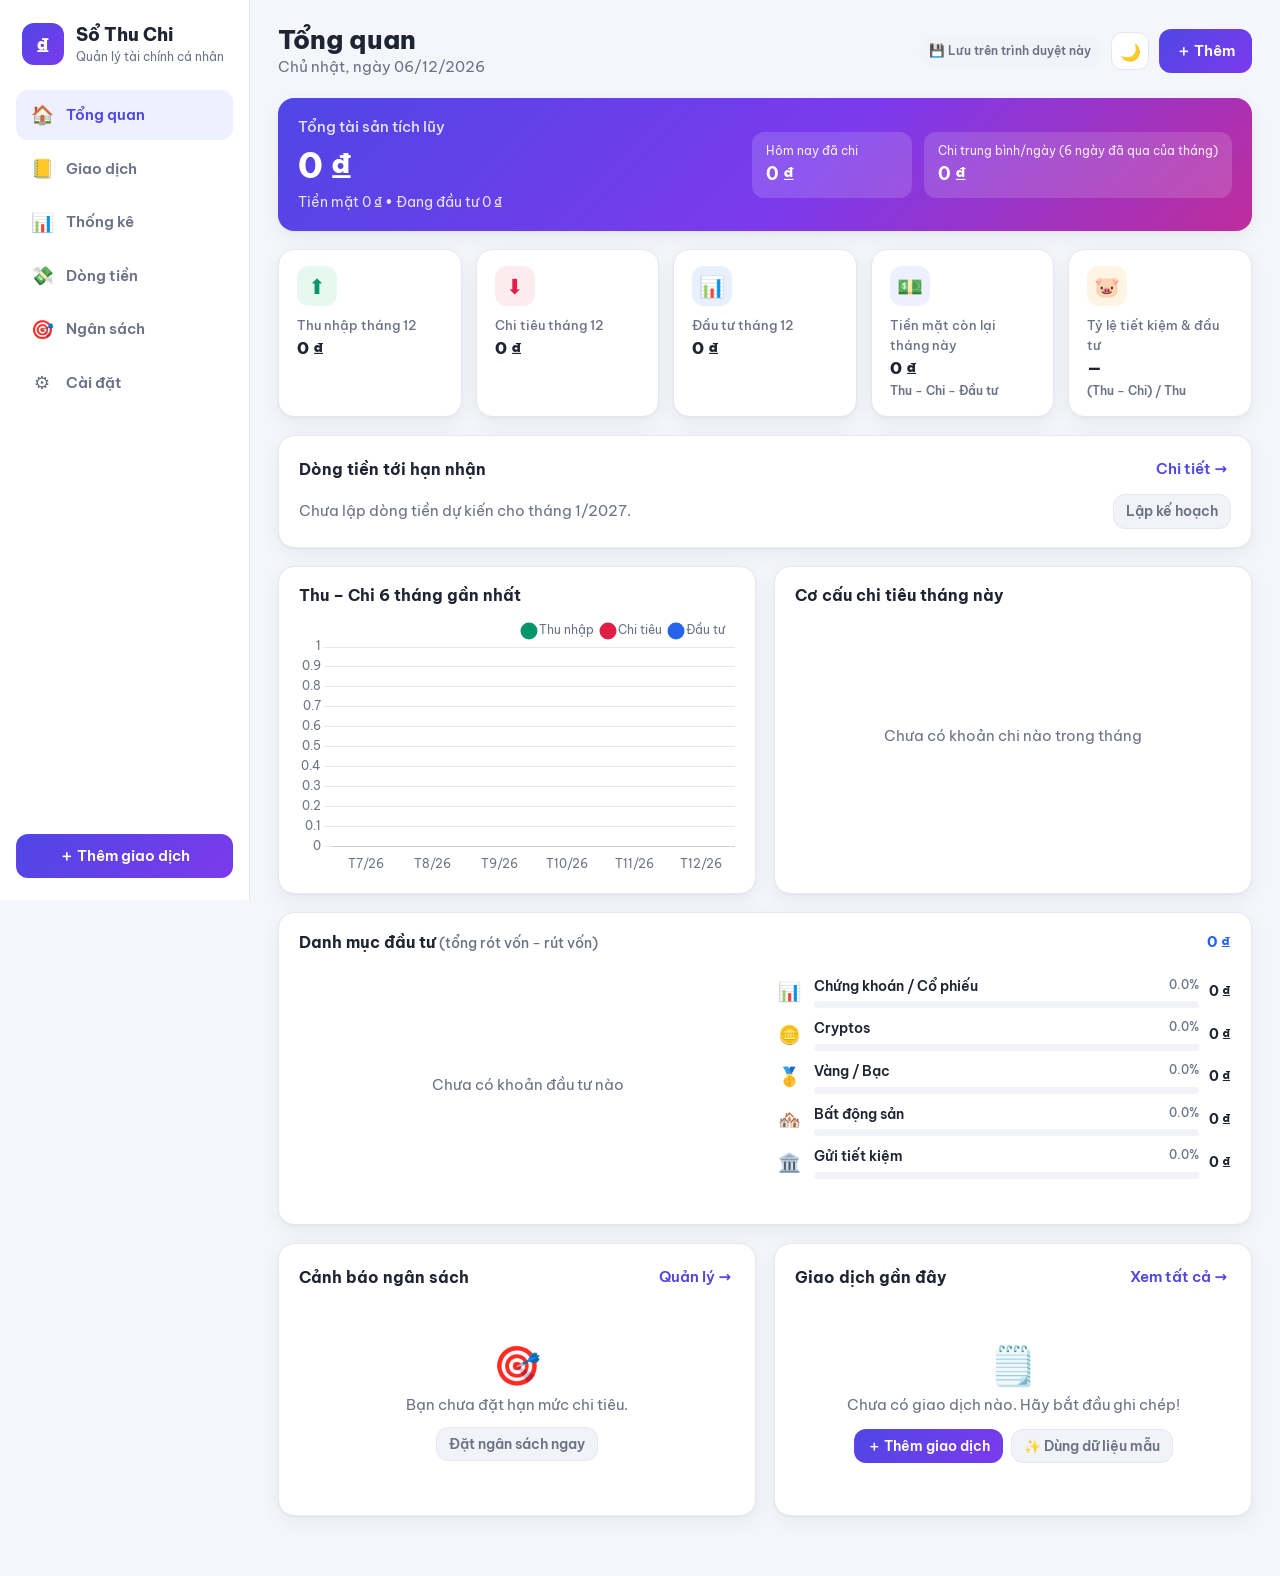
==== index.html @ 06780c01 "Thống kê: chi trung bình/ngày chia cho số ngày đã qua trong kỳ Trước đây Thống kê chia cho cả kỳ (30" ====
<!doctype html>
<html lang="vi">
<head>
  <meta charset="utf-8" />
  <meta name="viewport" content="width=device-width, initial-scale=1, viewport-fit=cover" />
  <title>Sổ Thu Chi – Quản lý chi tiêu cá nhân</title>
  <meta name="theme-color" content="#4f46e5" />
  <link rel="preconnect" href="https://fonts.googleapis.com" />
  <link rel="stylesheet" href="https://fonts.googleapis.com/css2?family=Be+Vietnam+Pro:wght@400;500;600;700;800&display=swap" />
  <link rel="stylesheet" href="css/style.css" />
  <script src="js/vendor/chart.umd.min.js" defer></script>
  <script src="js/vendor/xlsx.mini.min.js" defer></script>
  <script src="js/app.js" defer></script>
</head>
<body>
  <div class="app">
    <!-- Thanh điều hướng -->
    <aside class="sidebar">
      <div class="brand">
        <div class="brand-logo">₫</div>
        <div>
          <div class="brand-name">Sổ Thu Chi</div>
          <div class="brand-sub">Quản lý tài chính cá nhân</div>
        </div>
      </div>
      <nav class="nav" id="nav">
        <button class="nav-item active" data-view="dashboard"><span class="nav-ico">🏠</span><span>Tổng quan</span></button>
        <button class="nav-item" data-view="transactions"><span class="nav-ico">📒</span><span>Giao dịch</span></button>
        <button class="nav-item" data-view="reports"><span class="nav-ico">📊</span><span>Thống kê</span></button>
        <button class="nav-item" data-view="forecast"><span class="nav-ico">💸</span><span>Dòng tiền</span></button>
        <button class="nav-item" data-view="budgets"><span class="nav-ico">🎯</span><span>Ngân sách</span></button>
        <button class="nav-item" data-view="settings"><span class="nav-ico">⚙️</span><span>Cài đặt</span></button>
      </nav>
      <button class="btn btn-primary btn-add-side" data-action="add">＋ Thêm giao dịch</button>
    </aside>

    <main class="main">
      <header class="topbar">
        <div>
          <h1 id="viewTitle">Tổng quan</h1>
          <div class="muted" id="todayLabel"></div>
        </div>
        <div class="topbar-actions">
          <span class="sync wait" id="syncStatus"></span>
          <button class="icon-btn" id="themeToggle" title="Đổi giao diện sáng/tối">🌙</button>
          <button class="btn btn-primary hide-mobile" data-action="add">＋ Thêm</button>
        </div>
      </header>

      <!-- ============ TỔNG QUAN ============ -->
      <section class="view active" id="view-dashboard">
        <div class="hero card">
          <div class="hero-left">
            <div class="hero-label">Tổng tài sản tích lũy</div>
            <div class="hero-value" id="dbBalance">0 ₫</div>
            <div class="hero-sub" id="dbBalanceSub"></div>
          </div>
          <div class="hero-right">
            <div class="hero-mini"><span>Hôm nay đã chi</span><b id="dbToday">0 ₫</b></div>
            <div class="hero-mini"><span id="dbAvgLabel">Chi trung bình/ngày (tháng này)</span><b id="dbAvg">0 ₫</b></div>
          </div>
        </div>

        <div class="stats-grid" id="dbStats"></div>

        <div class="card">
          <div class="card-head">
            <h3>Dòng tiền tới hạn nhận</h3>
            <button class="link-btn" data-goto="forecast">Chi tiết →</button>
          </div>
          <div id="dbForecast"></div>
        </div>

        <div class="grid-2">
          <div class="card">
            <div class="card-head"><h3>Thu – Chi 6 tháng gần nhất</h3></div>
            <div class="chart-box"><canvas id="dbTrendChart"></canvas></div>
          </div>
          <div class="card">
            <div class="card-head"><h3>Cơ cấu chi tiêu tháng này</h3></div>
            <div class="chart-box chart-pie"><canvas id="dbPieChart"></canvas></div>
            <div class="empty-chart hidden" id="dbPieEmpty">Chưa có khoản chi nào trong tháng</div>
            <div id="dbPieTable"></div>
          </div>
        </div>

        <div class="card">
          <div class="card-head">
            <h3>Danh mục đầu tư <span class="muted small" style="font-weight:500">(tổng rót vốn − rút vốn)</span></h3>
            <b class="invest-text" id="dbPortTotal"></b>
          </div>
          <div class="grid-2">
            <div>
              <div class="chart-box chart-pie"><canvas id="dbPortPie"></canvas></div>
              <div class="empty-chart hidden" id="dbPortEmpty">Chưa có khoản đầu tư nào</div>
            </div>
            <div class="cat-table" id="dbPortTable"></div>
          </div>
        </div>

        <div class="grid-2">
          <div class="card">
            <div class="card-head">
              <h3>Cảnh báo ngân sách</h3>
              <button class="link-btn" data-goto="budgets">Quản lý →</button>
            </div>
            <div id="dbBudgetAlerts"></div>
          </div>
          <div class="card">
            <div class="card-head">
              <h3>Giao dịch gần đây</h3>
              <button class="link-btn" data-goto="transactions">Xem tất cả →</button>
            </div>
            <div id="dbRecent"></div>
          </div>
        </div>
      </section>

      <!-- ============ GIAO DỊCH ============ -->
      <section class="view" id="view-transactions">
        <div class="card filters">
          <input type="search" id="fSearch" class="input" placeholder="🔍 Tìm theo ghi chú, danh mục..." />
          <select id="fType" class="input">
            <option value="all">Tất cả loại</option>
            <option value="income">Thu nhập</option>
            <option value="expense">Chi tiêu</option>
            <option value="invest">Đầu tư</option>
          </select>
          <select id="fCat" class="input"></select>
          <input type="date" id="fFrom" class="input" title="Từ ngày" />
          <input type="date" id="fTo" class="input" title="Đến ngày" />
          <button class="btn btn-ghost" id="fReset">Xóa lọc</button>
        </div>
        <div class="summary-strip" id="txSummary"></div>
        <div id="txList"></div>
      </section>

      <!-- ============ THỐNG KÊ ============ -->
      <section class="view" id="view-reports">
        <div class="card report-toolbar">
          <div class="segmented" id="periodTabs">
            <button data-period="day">Ngày</button>
            <button data-period="week">Tuần</button>
            <button data-period="month" class="active">Tháng</button>
            <button data-period="quarter">Quý</button>
            <button data-period="year">Năm</button>
          </div>
          <div class="period-nav">
            <button class="icon-btn" id="prevPeriod" title="Kỳ trước">‹</button>
            <div class="period-label" id="periodLabel"></div>
            <button class="icon-btn" id="nextPeriod" title="Kỳ sau">›</button>
            <button class="btn btn-ghost btn-sm" id="currentPeriod">Hiện tại</button>
            <button class="btn btn-ghost btn-sm" id="rpExcel" title="Xuất kỳ đang xem ra file Excel">⬇️ Excel</button>
          </div>
        </div>

        <div class="stats-grid" id="rpStats"></div>

        <div class="card">
          <div class="card-head"><h3 id="rpTrendTitle">Diễn biến thu – chi</h3></div>
          <div class="chart-box chart-lg"><canvas id="rpTrendChart"></canvas></div>
        </div>

        <div class="grid-2">
          <div class="card">
            <div class="card-head"><h3>Chi tiêu theo danh mục</h3></div>
            <div class="chart-box chart-pie"><canvas id="rpExpPie"></canvas></div>
            <div class="empty-chart hidden" id="rpExpEmpty">Không có khoản chi trong kỳ</div>
            <div id="rpExpTable"></div>
          </div>
          <div class="card">
            <div class="card-head"><h3>Thu nhập theo nguồn</h3></div>
            <div class="chart-box chart-pie"><canvas id="rpIncPie"></canvas></div>
            <div class="empty-chart hidden" id="rpIncEmpty">Không có khoản thu trong kỳ</div>
            <div id="rpIncTable"></div>
          </div>
        </div>

        <div class="card">
          <div class="card-head"><h3>Đầu tư theo danh mục</h3></div>
          <div class="grid-2">
            <div>
              <div class="chart-box chart-pie"><canvas id="rpInvPie"></canvas></div>
              <div class="empty-chart hidden" id="rpInvEmpty">Không có khoản đầu tư trong kỳ</div>
            </div>
            <div id="rpInvTable"></div>
          </div>
        </div>
      </section>

      <!-- ============ NGÂN SÁCH ============ -->
      <section class="view" id="view-forecast">
        <div class="card report-toolbar">
          <div>
            <h3 style="margin:0">Kế hoạch dòng tiền theo tháng</h3>
            <div class="muted small">Nhập các khoản tới hạn nhận, công nợ phải thu và các khoản phải chi. Khi đã nhận, đã thu hoặc đã chi, bấm “Ghi vào sổ” để tạo giao dịch thật.</div>
          </div>
          <div class="period-nav">
            <button class="icon-btn" id="fcPrev" title="Tháng trước">‹</button>
            <div class="period-label" id="fcLabel"></div>
            <button class="icon-btn" id="fcNext" title="Tháng sau">›</button>
            <button class="btn btn-ghost btn-sm" id="fcCopy">📋 Sao chép tháng trước</button>
          </div>
        </div>

        <div class="stats-grid" id="fcStats"></div>

        <div class="card">
          <div class="card-head"><h3 class="income-text">📥 Dòng tiền tới hạn nhận</h3></div>
          <div class="fc-list" id="fcList-in"></div>
          <div class="fc-total" id="fcTotal-in"></div>
        </div>

        <div class="card">
          <div class="card-head"><h3 class="invest-text">🧾 Công nợ phải thu</h3></div>
          <div class="fc-list" id="fcList-debt"></div>
          <div class="fc-total" id="fcTotal-debt"></div>
        </div>

        <div class="card">
          <div class="card-head"><h3 class="expense-text">📤 Các khoản chi ra dự kiến</h3></div>
          <div class="fc-list" id="fcList-out"></div>
          <div class="fc-total" id="fcTotal-out"></div>
        </div>
      </section>

      <section class="view" id="view-budgets">
        <div class="card report-toolbar">
          <div>
            <h3 style="margin:0">Hạn mức chi tiêu hằng tháng</h3>
            <div class="muted small">Đặt hạn mức cho từng khoản chi để kiểm soát. Để trống = không giới hạn.</div>
          </div>
          <div class="period-nav">
            <button class="icon-btn" id="bPrev">‹</button>
            <div class="period-label" id="bLabel"></div>
            <button class="icon-btn" id="bNext">›</button>
          </div>
        </div>
        <div class="card budget-total" id="bTotal"></div>
        <div class="budget-list" id="bList"></div>
      </section>

      <!-- ============ CÀI ĐẶT ============ -->
      <section class="view" id="view-settings">
        <div class="card" id="exportCard">
          <h3>📊 Xuất dữ liệu ra Excel</h3>
          <p class="muted small">Tạo file Excel (.xlsx) gồm nhiều sheet, mở được bằng Excel, Google Sheets hoặc Numbers. Dòng tổng dùng công thức nên sửa số trong Excel vẫn tự cộng lại.</p>
          <div class="x-grid">
            <label class="field"><span>Khoảng thời gian</span>
              <select id="xRange" class="input">
                <option value="thisMonth">Tháng này</option>
                <option value="lastMonth">Tháng trước</option>
                <option value="thisQuarter">Quý này</option>
                <option value="thisYear">Năm nay</option>
                <option value="lastYear">Năm trước</option>
                <option value="all">Toàn bộ dữ liệu</option>
                <option value="custom">Tùy chọn ngày…</option>
              </select>
            </label>
            <div class="x-custom hidden" id="xCustom">
              <label class="field"><span>Từ ngày</span><input type="date" id="xFrom" class="input" /></label>
              <label class="field"><span>Đến ngày</span><input type="date" id="xTo" class="input" /></label>
            </div>
          </div>
          <div class="field"><span>Các sheet trong file</span><div class="x-sheets" id="xSheets"></div></div>
          <div class="x-foot">
            <span class="muted small" id="xSummary"></span>
            <button class="btn btn-primary" id="exportXlsx">⬇️ Xuất file Excel (.xlsx)</button>
          </div>
        </div>
        <div class="grid-2">
          <div class="card">
            <h3>Sao lưu & khôi phục</h3>
            <p class="muted small">Hãy sao lưu định kỳ ra file .json để luôn có một bản dự phòng.</p>
            <div class="btn-col">
              <button class="btn btn-primary" id="exportJson">⬇️ Sao lưu dữ liệu (.json)</button>
              <label class="btn btn-ghost">⬆️ Khôi phục từ file .json
                <input type="file" id="importJson" accept=".json,application/json" hidden />
              </label>
            </div>
          </div>
          <div class="card">
            <h3>Dữ liệu</h3>
            <p class="muted small">Nạp dữ liệu mẫu 12 tháng để dùng thử các tính năng thống kê.</p>
            <div class="btn-col">
              <button class="btn btn-ghost" id="loadSample">✨ Nạp dữ liệu mẫu</button>
              <button class="btn btn-danger" id="clearAll">🗑️ Xóa toàn bộ dữ liệu</button>
            </div>
          </div>
        </div>
        <div class="card">
          <h3>Danh mục</h3>
          <p class="muted small">Ghi chú cho từng hạng mục (sửa trực tiếp, tự lưu). Ghi chú hiện khi chọn hạng mục lúc nhập giao dịch và trên thẻ ngân sách.</p>
          <div class="grid-3">
            <div>
              <h4 class="income-text" id="incomeCatTitle">10 khoản thu nhập</h4>
              <div class="cat-notes" id="incomeCatList"></div>
            </div>
            <div>
              <h4 class="expense-text" id="expenseCatTitle">23 khoản chi tiêu</h4>
              <div class="cat-notes" id="expenseCatList"></div>
            </div>
            <div>
              <h4 class="invest-text" id="investCatTitle">5 khoản đầu tư</h4>
              <div class="cat-notes" id="investCatList"></div>
            </div>
          </div>
        </div>
      </section>
    </main>
  </div>

  <!-- Nút thêm nhanh (mobile) -->
  <button class="fab" data-action="add" aria-label="Thêm giao dịch">＋</button>

  <!-- ============ MODAL GIAO DỊCH ============ -->
  <div class="modal-backdrop hidden" id="txModal">
    <form class="modal" id="txForm" autocomplete="off">
      <div class="modal-head">
        <h3 id="txModalTitle">Thêm giao dịch</h3>
        <button type="button" class="icon-btn" data-close>✕</button>
      </div>
      <div class="type-toggle" id="typeToggle">
        <button type="button" data-type="expense" class="active expense">Chi tiêu</button>
        <button type="button" data-type="income" class="income">Thu nhập</button>
        <button type="button" data-type="invest" class="invest">Đầu tư</button>
      </div>
      <div class="dir-toggle hidden" id="dirToggle">
        <button type="button" data-dir="in" class="active">📥 Rót vốn <small>(chuyển tiền vào đầu tư)</small></button>
        <button type="button" data-dir="out">📤 Rút vốn <small>(bán / tất toán về tiền mặt)</small></button>
      </div>
      <label class="field">
        <span>Số tiền</span>
        <div class="amount-wrap">
          <input type="text" inputmode="numeric" id="txAmount" class="input amount-input" placeholder="0" required />
          <span class="currency">₫</span>
        </div>
        <div class="quick-amounts" id="quickAmounts"></div>
      </label>
      <div class="field">
        <span>Danh mục</span>
        <div class="cat-grid" id="catGrid"></div>
        <div class="cat-hint" id="catHint"></div>
      </div>
      <div class="field-row">
        <label class="field">
          <span>Ngày</span>
          <input type="date" id="txDate" class="input" required />
        </label>
        <label class="field">
          <span>Ghi chú giao dịch</span>
          <input type="text" id="txNote" class="input" maxlength="120" placeholder="Ví dụ: ăn trưa với đồng nghiệp" />
        </label>
      </div>
      <div class="modal-foot">
        <button type="button" class="btn btn-danger hidden" id="txDelete">Xóa</button>
        <span class="spacer"></span>
        <button type="button" class="btn btn-ghost" data-close>Hủy</button>
        <button type="submit" class="btn btn-primary">Lưu</button>
      </div>
    </form>
  </div>

  <!-- ============ HỘP THOẠI XÁC NHẬN ============ -->
  <div class="modal-backdrop hidden" id="confirmModal">
    <div class="modal confirm-box" role="alertdialog" aria-labelledby="confirmText">
      <p id="confirmText"></p>
      <div class="modal-foot">
        <span class="spacer"></span>
        <button type="button" class="btn btn-ghost" id="confirmCancel">Hủy</button>
        <button type="button" class="btn btn-danger" id="confirmOk">Đồng ý</button>
      </div>
    </div>
  </div>

  <div class="toast" id="toast"></div>
</body>
</html>
---- css/style.css ----
:root {
  --bg: #f4f6fb;
  --surface: #ffffff;
  --surface-2: #f1f3f9;
  --border: #e5e8f0;
  --text: #1f2433;
  --muted: #6b7286;
  --primary: #4f46e5;
  --primary-2: #7c3aed;
  --primary-soft: #eef0ff;
  --income: #059669;
  --income-soft: #e7f8f1;
  --expense: #e11d48;
  --expense-soft: #fdecef;
  --invest: #2563eb;
  --invest-soft: #e8f0fe;
  --warn: #d97706;
  --warn-soft: #fff5e5;
  --shadow: 0 1px 2px rgba(20, 24, 40, .04), 0 6px 20px rgba(20, 24, 40, .06);
  --radius: 16px;
  color-scheme: light;
}
:root[data-theme="dark"] {
  --bg: #0f1220;
  --surface: #171b2e;
  --surface-2: #1f2440;
  --border: #2a3050;
  --text: #e8eaf4;
  --muted: #959bb4;
  --primary: #818cf8;
  --primary-2: #a78bfa;
  --primary-soft: #252a4d;
  --income: #34d399;
  --income-soft: #13322a;
  --expense: #fb7185;
  --expense-soft: #3a1c26;
  --invest: #60a5fa;
  --invest-soft: #172a4a;
  --warn: #fbbf24;
  --warn-soft: #3a2e12;
  --shadow: 0 1px 2px rgba(0, 0, 0, .3), 0 8px 24px rgba(0, 0, 0, .25);
  color-scheme: dark;
}
@media (prefers-color-scheme: dark) {
  :root:not([data-theme="light"]) {
    --bg: #0f1220;
    --surface: #171b2e;
    --surface-2: #1f2440;
    --border: #2a3050;
    --text: #e8eaf4;
    --muted: #959bb4;
    --primary: #818cf8;
    --primary-2: #a78bfa;
    --primary-soft: #252a4d;
    --income: #34d399;
    --income-soft: #13322a;
    --expense: #fb7185;
    --expense-soft: #3a1c26;
    --invest: #60a5fa;
    --invest-soft: #172a4a;
    --warn: #fbbf24;
    --warn-soft: #3a2e12;
    --shadow: 0 1px 2px rgba(0, 0, 0, .3), 0 8px 24px rgba(0, 0, 0, .25);
    color-scheme: dark;
  }
}

* { box-sizing: border-box; }
html, body { margin: 0; }
body {
  font-family: "Be Vietnam Pro", system-ui, -apple-system, "Segoe UI", Roboto, sans-serif;
  background: var(--bg);
  color: var(--text);
  font-size: 15px;
  line-height: 1.5;
  -webkit-font-smoothing: antialiased;
}
button, input, select { font: inherit; color: inherit; }
h1, h2, h3, h4 { margin: 0 0 .5rem; line-height: 1.25; }
h3 { font-size: 1.02rem; font-weight: 700; }
.muted { color: var(--muted); }
.small { font-size: .85rem; }
.hidden { display: none !important; }
.income-text { color: var(--income); }
.expense-text { color: var(--expense); }
.invest-text { color: var(--invest); }
.tag { font-size: .7rem; font-weight: 700; padding: 2px 7px; border-radius: 99px; background: var(--invest-soft); color: var(--invest); vertical-align: middle; }
.tag.out { background: var(--warn-soft); color: var(--warn); }

/* ---------- Layout ---------- */
.app { display: flex; min-height: 100vh; }
.sidebar {
  width: 250px; flex-shrink: 0;
  background: var(--surface);
  border-right: 1px solid var(--border);
  padding: 22px 16px;
  display: flex; flex-direction: column; gap: 24px;
  position: sticky; top: 0; height: 100vh;
}
.brand { display: flex; align-items: center; gap: 12px; padding: 0 6px; }
.brand-logo {
  width: 42px; height: 42px; border-radius: 12px;
  background: linear-gradient(135deg, var(--primary), var(--primary-2));
  color: #fff; font-weight: 800; font-size: 1.3rem;
  display: grid; place-items: center;
}
.brand-name { font-weight: 800; font-size: 1.1rem; }
.brand-sub { font-size: .75rem; color: var(--muted); }
.nav { display: flex; flex-direction: column; gap: 4px; }
.nav-item {
  display: flex; align-items: center; gap: 12px;
  padding: 11px 14px; border: 0; border-radius: 12px;
  background: transparent; cursor: pointer; text-align: left;
  color: var(--muted); font-weight: 600;
  transition: background .15s, color .15s;
}
.nav-item:hover { background: var(--surface-2); color: var(--text); }
.nav-item.active { background: var(--primary-soft); color: var(--primary); }
.nav-ico { font-size: 1.15rem; width: 24px; text-align: center; }
.btn-add-side { margin-top: auto; }

.main { flex: 1; min-width: 0; padding: 24px 28px 60px; max-width: 1280px; }
.topbar { display: flex; justify-content: space-between; align-items: center; margin-bottom: 20px; gap: 12px; }
.topbar h1 { font-size: 1.6rem; font-weight: 800; margin: 0; }
.topbar-actions { display: flex; gap: 10px; align-items: center; }

.view { display: none; flex-direction: column; gap: 18px; animation: fade .25s ease; }
.view.active { display: flex; }
@keyframes fade { from { opacity: 0; transform: translateY(6px); } to { opacity: 1; transform: none; } }

.card {
  background: var(--surface);
  border: 1px solid var(--border);
  border-radius: var(--radius);
  padding: 18px 20px;
  box-shadow: var(--shadow);
  min-width: 0;
}
.card-head { display: flex; justify-content: space-between; align-items: center; margin-bottom: 10px; gap: 8px; }
.card-head h3 { margin: 0; }
.grid-2 { display: grid; grid-template-columns: repeat(2, minmax(0, 1fr)); gap: 18px; }
.grid-3 { display: grid; grid-template-columns: repeat(3, minmax(0, 1fr)); gap: 18px; }

/* ---------- Buttons & inputs ---------- */
.btn {
  display: inline-flex; align-items: center; justify-content: center; gap: 6px;
  padding: 10px 16px; border-radius: 12px; border: 1px solid transparent;
  font-weight: 600; cursor: pointer; transition: transform .05s, filter .15s, background .15s;
  white-space: nowrap;
}
.btn:active { transform: scale(.98); }
.btn-primary { background: linear-gradient(135deg, var(--primary), var(--primary-2)); color: #fff; }
.btn-primary:hover { filter: brightness(1.08); }
.btn-ghost { background: var(--surface-2); border-color: var(--border); }
.btn-ghost:hover { background: var(--border); }
.btn-danger { background: var(--expense-soft); color: var(--expense); border-color: transparent; }
.btn-danger:hover { filter: brightness(.97); }
.btn-sm { padding: 6px 12px; font-size: .85rem; }
.btn-col { display: flex; flex-direction: column; gap: 10px; }
.icon-btn {
  width: 38px; height: 38px; border-radius: 11px;
  border: 1px solid var(--border); background: var(--surface);
  cursor: pointer; display: grid; place-items: center; font-size: 1.05rem;
}
.icon-btn:hover { background: var(--surface-2); }
.link-btn { border: 0; background: none; color: var(--primary); font-weight: 600; cursor: pointer; padding: 4px; }
.input {
  width: 100%; min-width: 0; padding: 10px 12px; border-radius: 11px;
  border: 1px solid var(--border); background: var(--surface);
  outline: none; transition: border-color .15s, box-shadow .15s;
}
.input:focus { border-color: var(--primary); box-shadow: 0 0 0 3px var(--primary-soft); }

/* ---------- Hero & stats ---------- */
.hero {
  display: flex; justify-content: space-between; align-items: center; gap: 20px; flex-wrap: wrap;
  background: linear-gradient(135deg, #4f46e5 0%, #7c3aed 55%, #db2777 120%);
  color: #fff; border: 0;
}
.hero-label { opacity: .85; font-weight: 500; }
.hero-value { font-size: 2.2rem; font-weight: 800; letter-spacing: -.5px; }
.hero-sub { opacity: .85; font-size: .9rem; }
.hero-right { display: flex; gap: 12px; flex-wrap: wrap; }
.hero-mini {
  background: rgba(255, 255, 255, .15); border-radius: 12px; padding: 10px 14px;
  display: flex; flex-direction: column; min-width: 160px;
  backdrop-filter: blur(4px);
}
.hero-mini span { font-size: .78rem; opacity: .9; }
.hero-mini b { font-size: 1.15rem; }

.stats-grid { display: grid; grid-template-columns: repeat(5, minmax(0, 1fr)); gap: 14px; }
.stat {
  background: var(--surface); border: 1px solid var(--border); border-radius: var(--radius);
  padding: 16px 18px; box-shadow: var(--shadow); display: flex; flex-direction: column; gap: 10px; align-items: flex-start; min-width: 0;
}
.stat-ico { width: 40px; height: 40px; border-radius: 12px; display: grid; place-items: center; font-size: 1.3rem; flex-shrink: 0; }
.stat-body { min-width: 0; width: 100%; }
.stat-label { color: var(--muted); font-size: .82rem; font-weight: 500; }
.stat-value { font-size: 1.2rem; font-weight: 800; white-space: nowrap; overflow: hidden; text-overflow: ellipsis; }
.stat-delta { font-size: .76rem; font-weight: 600; }
.up-good { color: var(--income); } .up-bad { color: var(--expense); }
.ico-income { background: var(--income-soft); color: var(--income); }
.ico-expense { background: var(--expense-soft); color: var(--expense); }
.ico-primary { background: var(--primary-soft); color: var(--primary); }
.ico-warn { background: var(--warn-soft); color: var(--warn); }
.ico-invest { background: var(--invest-soft); color: var(--invest); }

/* ---------- Charts ---------- */
.chart-box { position: relative; height: 260px; }
.chart-lg { height: 320px; }
.chart-pie { height: 220px; }
.empty-chart { text-align: center; color: var(--muted); padding: 20px; margin-top: -130px; margin-bottom: 90px; position: relative; }

/* ---------- Transactions ---------- */
.filters { display: grid; grid-template-columns: 2fr 1fr 1.3fr 1fr 1fr auto; gap: 10px; }
.summary-strip { display: flex; gap: 10px; flex-wrap: wrap; }
.pill { padding: 7px 14px; border-radius: 999px; font-weight: 600; font-size: .88rem; background: var(--surface); border: 1px solid var(--border); }
.pill.income { background: var(--income-soft); color: var(--income); border-color: transparent; }
.pill.expense { background: var(--expense-soft); color: var(--expense); border-color: transparent; }
.pill.invest { background: var(--invest-soft); color: var(--invest); border-color: transparent; }

.day-group { margin-bottom: 14px; }
.day-head {
  display: flex; justify-content: space-between; padding: 6px 6px 8px;
  font-weight: 700; font-size: .9rem; color: var(--muted);
}
.day-head .vals { display: flex; gap: 12px; }
.tx-list { padding: 4px 0; }
.tx {
  display: flex; align-items: center; gap: 12px; padding: 11px 14px;
  border-bottom: 1px solid var(--border); cursor: pointer; transition: background .12s;
}
.tx:last-child { border-bottom: 0; }
.tx:hover { background: var(--surface-2); }
.tx-ico { width: 40px; height: 40px; border-radius: 12px; display: grid; place-items: center; font-size: 1.2rem; flex-shrink: 0; }
.tx-main { flex: 1; min-width: 0; }
.tx-cat { font-weight: 600; }
.tx-note { color: var(--muted); font-size: .84rem; white-space: nowrap; overflow: hidden; text-overflow: ellipsis; }
.tx-amt { font-weight: 700; white-space: nowrap; }
.tx-amt.income { color: var(--income); } .tx-amt.expense { color: var(--expense); } .tx-amt.invest { color: var(--invest); }
.tx-del { opacity: 0; border: 0; background: none; cursor: pointer; font-size: 1rem; padding: 4px; color: var(--muted); }
.tx:hover .tx-del { opacity: 1; }
.card.flush { padding: 4px 6px; }

.empty {
  text-align: center; padding: 34px 16px; color: var(--muted);
}
.empty .big { font-size: 2.4rem; }

/* ---------- Reports ---------- */
.report-toolbar { display: flex; justify-content: space-between; align-items: center; gap: 14px; flex-wrap: wrap; }
.segmented { display: inline-flex; background: var(--surface-2); padding: 4px; border-radius: 12px; gap: 2px; }
.segmented button {
  border: 0; background: transparent; padding: 8px 16px; border-radius: 9px; cursor: pointer;
  font-weight: 600; color: var(--muted);
}
.segmented button.active { background: var(--surface); color: var(--primary); box-shadow: var(--shadow); }
.period-nav { display: flex; align-items: center; gap: 8px; }
.period-label { min-width: 190px; text-align: center; font-weight: 700; }

.cat-table { margin-top: 12px; display: flex; flex-direction: column; gap: 10px; }
.cat-row { display: grid; grid-template-columns: 30px 1fr auto; gap: 10px; align-items: center; }
.cat-row .emoji { font-size: 1.15rem; text-align: center; }
.cat-row .name { font-weight: 600; font-size: .9rem; display: flex; justify-content: space-between; gap: 8px; }
.cat-row .name small { color: var(--muted); font-weight: 500; }
.cat-row .val { font-weight: 700; font-size: .9rem; white-space: nowrap; }
.bar { height: 7px; border-radius: 99px; background: var(--surface-2); overflow: hidden; margin-top: 4px; }
.bar > i { display: block; height: 100%; border-radius: 99px; transition: width .4s ease; }

/* ---------- Budgets ---------- */
.budget-total { display: grid; grid-template-columns: repeat(3, 1fr) 2fr; gap: 16px; align-items: center; }
.budget-total .lbl { color: var(--muted); font-size: .82rem; }
.budget-total .num { font-weight: 800; font-size: 1.15rem; }
.budget-list { display: grid; grid-template-columns: repeat(auto-fill, minmax(300px, 1fr)); gap: 14px; }
.budget-item { display: flex; flex-direction: column; gap: 10px; }
.budget-item .top { display: flex; align-items: center; gap: 12px; }
.budget-item .top .t { flex: 1; min-width: 0; }
.budget-item .top .t b { display: block; }
.budget-item .meta { display: flex; justify-content: space-between; font-size: .83rem; color: var(--muted); }
.budget-item .limit-row { display: flex; align-items: center; gap: 8px; }
.budget-item .limit-row .input { padding: 7px 10px; }
.badge { font-size: .72rem; font-weight: 700; padding: 3px 8px; border-radius: 99px; white-space: nowrap; }
.badge.ok { background: var(--income-soft); color: var(--income); }
.badge.warn { background: var(--warn-soft); color: var(--warn); }
.badge.over { background: var(--expense-soft); color: var(--expense); }
.badge.none { background: var(--surface-2); color: var(--muted); }
.bar.thick { height: 10px; }

.alert-row { display: flex; align-items: center; gap: 12px; padding: 9px 0; border-bottom: 1px solid var(--border); }
.alert-row:last-child { border-bottom: 0; }
.alert-row .t { flex: 1; min-width: 0; }

/* ---------- Dòng tiền dự kiến ---------- */
.stats-grid.stats-4 { grid-template-columns: repeat(4, minmax(0, 1fr)); }
.fc-list { display: flex; flex-direction: column; }
.fc-row {
  display: grid; grid-template-columns: minmax(0, 1.6fr) minmax(0, 1.1fr) minmax(0, 1fr) minmax(0, 1.4fr) 128px;
  gap: 10px; align-items: end; padding: 12px 0; border-bottom: 1px solid var(--border);
}
.fc-row:last-child { border-bottom: 0; }
.fc-row.done .fc-name b, .fc-row.done .fc-label { color: var(--muted); }
.fc-name { display: flex; flex-direction: column; gap: 3px; min-width: 0; align-self: center; }
.fc-name small { font-size: .74rem; }
.fc-label { padding: 7px 10px; font-weight: 600; }
.fc-cell { display: flex; flex-direction: column; gap: 3px; min-width: 0; }
.fc-cell > span { font-size: .72rem; color: var(--muted); font-weight: 600; }
.fc-cell .input { padding: 8px 10px; }
.fc-amount { font-weight: 700; text-align: right; font-variant-numeric: tabular-nums; }
.fc-status {
  border: 1px solid var(--border); background: var(--surface-2); border-radius: 10px; padding: 9px 12px;
  font-weight: 700; font-size: .82rem; cursor: pointer; white-space: nowrap; text-align: center;
}
.fc-status:hover { border-color: var(--primary); color: var(--primary); }
.fc-status.is-done.in { background: var(--income-soft); color: var(--income); border-color: transparent; }
.fc-status.is-done.debt { background: var(--invest-soft); color: var(--invest); border-color: transparent; }
.fc-status.is-done.out { background: var(--expense-soft); color: var(--expense); border-color: transparent; }
.fc-total { display: grid; grid-template-columns: 1fr auto; gap: 6px 12px; align-items: center; margin-top: 10px; padding-top: 12px; border-top: 2px solid var(--border); }
.fc-total b { font-size: 1.15rem; font-variant-numeric: tabular-nums; }
.fc-total .bar { grid-column: 1 / -1; }
.fc-db { display: grid; grid-template-columns: repeat(4, minmax(0, 1fr)); gap: 12px; }
.fc-db > div { display: flex; flex-direction: column; }
.fc-db b { font-size: 1.15rem; font-variant-numeric: tabular-nums; }
.fc-db-empty { display: flex; justify-content: space-between; align-items: center; gap: 12px; flex-wrap: wrap; color: var(--muted); }

/* ---------- Xuất Excel ---------- */
#exportCard { display: flex; flex-direction: column; gap: 14px; }
#exportCard h3, #exportCard p { margin: 0; }
.x-grid { display: grid; grid-template-columns: minmax(0, 1fr) minmax(0, 2fr); gap: 12px; align-items: end; }
.x-custom { display: grid; grid-template-columns: 1fr 1fr; gap: 12px; }
.x-sheets { display: flex; flex-wrap: wrap; gap: 8px; }
.x-check { display: inline-flex; align-items: center; gap: 6px; padding: 7px 12px; border-radius: 99px; background: var(--surface-2); border: 1px solid var(--border); font-size: .86rem; font-weight: 600; cursor: pointer; }
.x-check input { accent-color: var(--primary); width: 16px; height: 16px; }
.x-foot { display: flex; justify-content: space-between; align-items: center; gap: 12px; flex-wrap: wrap; }

/* ---------- Settings ---------- */
.cat-chips { display: flex; flex-wrap: wrap; gap: 8px; }
.cat-notes { display: flex; flex-direction: column; gap: 8px; }
.cat-note { display: flex; gap: 10px; align-items: flex-start; padding: 8px; border-radius: 12px; background: var(--surface-2); }
.cat-note-ico { width: 34px; height: 34px; border-radius: 10px; display: grid; place-items: center; flex-shrink: 0; font-size: 1.05rem; }
.cat-note-body { flex: 1; min-width: 0; display: flex; flex-direction: column; gap: 4px; font-size: .88rem; }
.cat-note-input { padding: 6px 10px; font-size: .84rem; }
.cat-note-text { display: block; font-size: .78rem; color: var(--muted); font-style: italic; }
.chip { padding: 6px 12px; border-radius: 99px; background: var(--surface-2); border: 1px solid var(--border); font-size: .86rem; font-weight: 500; }

/* ---------- Modal ---------- */
.modal-backdrop {
  position: fixed; inset: 0; background: rgba(10, 12, 25, .5); z-index: 50;
  display: grid; place-items: center; padding: 16px; backdrop-filter: blur(3px);
  animation: fade .2s ease;
}
.modal {
  width: min(560px, 100%); max-height: calc(100vh - 32px); overflow: auto;
  background: var(--surface); border-radius: 20px; padding: 20px 22px;
  box-shadow: 0 20px 60px rgba(0, 0, 0, .3); display: flex; flex-direction: column; gap: 14px;
}
.modal-head { display: flex; justify-content: space-between; align-items: center; }
.modal-head h3 { margin: 0; font-size: 1.15rem; }
.type-toggle { display: grid; grid-template-columns: 1fr 1fr 1fr; background: var(--surface-2); padding: 4px; border-radius: 12px; }
.type-toggle button { border: 0; background: transparent; padding: 10px; border-radius: 9px; font-weight: 700; cursor: pointer; color: var(--muted); }
.type-toggle button.active.expense { background: var(--expense); color: #fff; }
.type-toggle button.active.income { background: var(--income); color: #fff; }
.type-toggle button.active.invest { background: var(--invest); color: #fff; }
.dir-toggle { display: grid; grid-template-columns: 1fr 1fr; gap: 8px; }
.dir-toggle button { border: 2px solid var(--border); background: var(--surface); border-radius: 12px; padding: 8px 10px; cursor: pointer; font-weight: 700; text-align: left; line-height: 1.3; }
.dir-toggle button small { display: block; font-weight: 500; color: var(--muted); font-size: .74rem; }
.dir-toggle button.active { border-color: var(--invest); background: var(--invest-soft); color: var(--invest); }
.field { display: flex; flex-direction: column; gap: 6px; min-width: 0; }
.field > span { font-weight: 600; font-size: .88rem; color: var(--muted); }
.field-row { display: grid; grid-template-columns: 1fr 1.6fr; gap: 12px; }
.amount-wrap { position: relative; }
.amount-input { font-size: 1.6rem; font-weight: 800; padding-right: 40px; }
.currency { position: absolute; right: 14px; top: 50%; transform: translateY(-50%); font-weight: 700; color: var(--muted); font-size: 1.2rem; }
.quick-amounts { display: flex; gap: 6px; flex-wrap: wrap; }
.quick-amounts button { border: 1px solid var(--border); background: var(--surface-2); border-radius: 99px; padding: 4px 11px; font-size: .82rem; cursor: pointer; font-weight: 600; }
.quick-amounts button:hover { border-color: var(--primary); color: var(--primary); }
.cat-grid { display: grid; grid-template-columns: repeat(5, 1fr); gap: 8px; }
.cat-btn {
  border: 2px solid transparent; background: var(--surface-2); border-radius: 12px;
  padding: 9px 4px; cursor: pointer; display: flex; flex-direction: column; align-items: center; gap: 3px;
  font-size: .72rem; font-weight: 600; line-height: 1.2; text-align: center; transition: border-color .12s, transform .1s;
}
.cat-btn .e { font-size: 1.4rem; }
.cat-btn:hover { transform: translateY(-1px); }
.cat-btn.active { border-color: var(--primary); background: var(--primary-soft); }
.cat-hint { font-size: .82rem; color: var(--muted); }
.cat-hint:empty { display: none; }
.modal-foot { display: flex; gap: 10px; align-items: center; }
.spacer { flex: 1; }

.fab {
  display: none; position: fixed; right: 18px; bottom: 84px; z-index: 40;
  width: 56px; height: 56px; border-radius: 50%; border: 0; cursor: pointer;
  background: linear-gradient(135deg, var(--primary), var(--primary-2)); color: #fff; font-size: 1.7rem;
  box-shadow: 0 10px 24px rgba(79, 70, 229, .45);
}

.sync { font-size: .78rem; font-weight: 600; padding: 6px 10px; border-radius: 99px; background: var(--surface-2); color: var(--muted); white-space: nowrap; }
.sync:empty { display: none; }
.sync.cloud { background: var(--income-soft); color: var(--income); }
.confirm-box { width: min(420px, 100%); }
.confirm-box p { margin: 0; font-weight: 600; font-size: 1.02rem; }
.toast {
  position: fixed; left: 50%; bottom: 28px; transform: translateX(-50%) translateY(30px);
  background: #1f2433; color: #fff; padding: 11px 18px; border-radius: 12px; font-weight: 600;
  opacity: 0; pointer-events: none; transition: all .25s ease; z-index: 60; max-width: calc(100% - 32px);
}
.toast.show { opacity: 1; transform: translateX(-50%) translateY(0); }

/* ---------- Responsive ---------- */
@media (max-width: 1350px) {
  .stat-value { font-size: 1.08rem; }
}
@media (max-width: 1100px) {
  .stats-grid { grid-template-columns: repeat(2, minmax(0, 1fr)); }
  .stats-grid > :last-child:nth-child(odd) { grid-column: 1 / -1; }
  .stats-grid.stats-4 { grid-template-columns: repeat(2, minmax(0, 1fr)); }
  .fc-row { grid-template-columns: minmax(0, 1fr) minmax(0, 1fr); }
  .fc-name { grid-column: 1 / -1; }
  .fc-note-cell { grid-column: 1 / -1; }
  .fc-status { grid-column: 1 / -1; }
  .grid-3 { grid-template-columns: minmax(0, 1fr); }
  .filters { grid-template-columns: 1fr 1fr 1fr; }
  .budget-total { grid-template-columns: repeat(3, 1fr); }
  .budget-total > :last-child { grid-column: 1 / -1; }
}
@media (max-width: 820px) {
  .sidebar {
    position: fixed; bottom: 0; top: auto; left: 0; right: 0; width: 100%; height: auto;
    flex-direction: row; padding: 6px 6px calc(6px + env(safe-area-inset-bottom)); z-index: 30;
    border-right: 0; border-top: 1px solid var(--border);
  }
  .brand, .btn-add-side { display: none; }
  .nav { flex-direction: row; width: 100%; justify-content: space-around; }
  .nav-item { flex-direction: column; gap: 2px; padding: 6px 2px; font-size: .66rem; flex: 1; align-items: center; min-width: 0; white-space: nowrap; }
  .main { padding: 16px 16px 100px; }
  .topbar h1 { font-size: 1.35rem; }
  .hide-mobile { display: none; }
  .sync { font-size: .7rem; padding: 4px 8px; }
  .fab { display: block; }
  .grid-2 { grid-template-columns: minmax(0, 1fr); }
  .hero-value { font-size: 1.8rem; }
  .hero-mini { min-width: 0; flex: 1; }
  .hero-right { width: 100%; }
  .report-toolbar { flex-direction: column; align-items: stretch; }
  .segmented { display: grid; grid-template-columns: repeat(5, 1fr); }
  .segmented button { padding: 8px 4px; }
  .period-nav { justify-content: space-between; }
  .period-label { min-width: 0; flex: 1; font-size: .92rem; }
  .tx-del { opacity: 1; }
}
@media (max-width: 520px) {
  .stats-grid { gap: 10px; }
  .stat { padding: 12px; gap: 8px; }
  .stat-ico { width: 36px; height: 36px; font-size: 1.1rem; }
  .stat-value { font-size: 1.02rem; }
  .filters { grid-template-columns: minmax(0, 1fr) minmax(0, 1fr); }
  .filters #fSearch { grid-column: 1 / -1; }
  .cat-grid { grid-template-columns: repeat(4, 1fr); }
  .field-row { grid-template-columns: 1fr; }
  .budget-total { grid-template-columns: 1fr 1fr; }
  .budget-list { grid-template-columns: 1fr; }
  .fc-db b { font-size: .98rem; }
  .fc-db { grid-template-columns: repeat(2, minmax(0, 1fr)); }
  .x-grid { grid-template-columns: minmax(0, 1fr); }
  .x-foot .btn { width: 100%; }
  .modal { padding: 16px; }
}
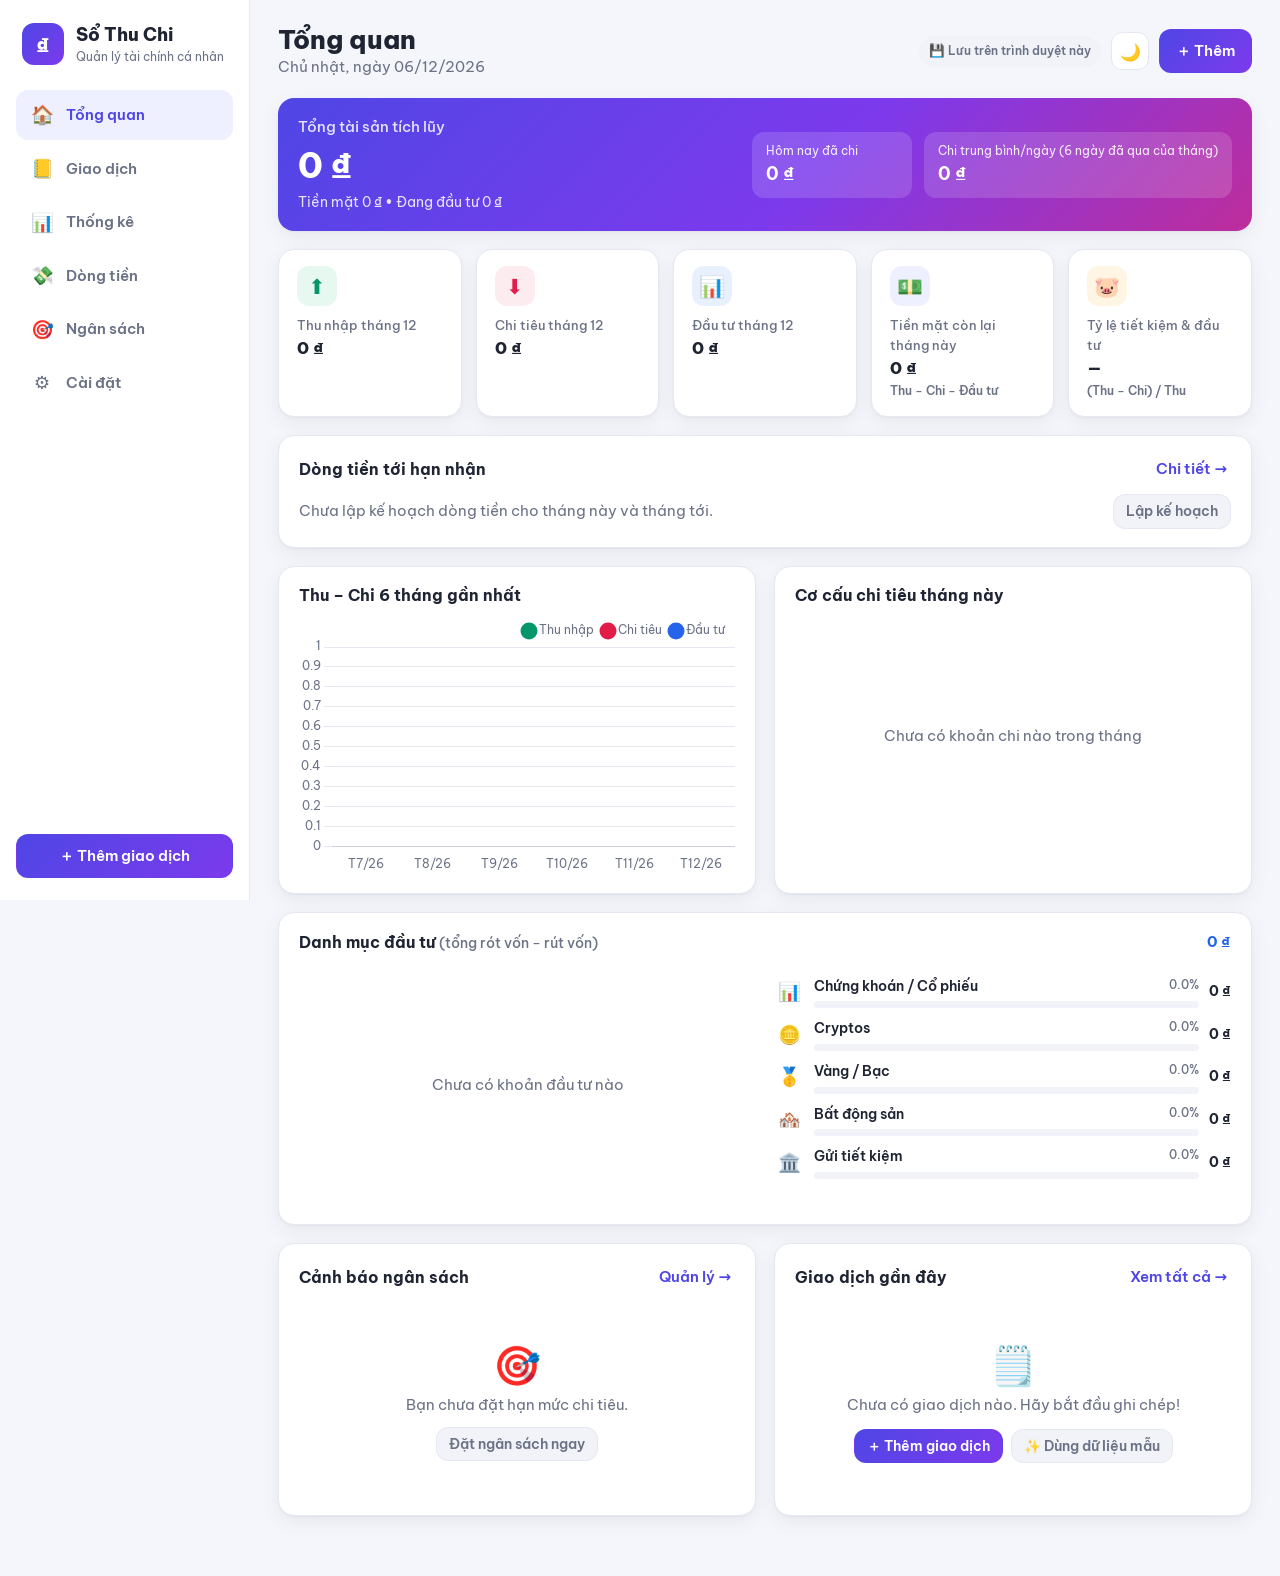
==== commit b0147e48: "Công nợ phải thu thành danh sách riêng, hiện ở mọi tháng tới khi thu được - Lưu công nợ trong tài li" ====
--- a/index.html
+++ b/index.html
@@ -212,7 +212,7 @@
         </div>
 
         <div class="card">
-          <div class="card-head"><h3 class="invest-text">🧾 Công nợ phải thu</h3></div>
+          <div class="card-head"><div><h3 class="invest-text">🧾 Công nợ phải thu</h3><div class="muted small">Tiền người khác còn nợ bạn, chưa thu được. Danh sách này hiện ở mọi tháng cho tới khi bạn thu được và bấm “Ghi vào sổ”.</div></div></div>
           <div class="fc-list" id="fcList-debt"></div>
           <div class="fc-total" id="fcTotal-debt"></div>
         </div>
--- a/css/style.css
+++ b/css/style.css
@@ -321,6 +321,11 @@
 .fc-db { display: grid; grid-template-columns: repeat(4, minmax(0, 1fr)); gap: 12px; }
 .fc-db > div { display: flex; flex-direction: column; }
 .fc-db b { font-size: 1.15rem; font-variant-numeric: tabular-nums; }
+.fc-db-month { display: flex; flex-direction: column; gap: 6px; padding-block: 8px; }
+.fc-db-month + .fc-db-month { border-top: 1px solid var(--border); padding-top: 14px; }
+.fc-db-head { display: flex; justify-content: space-between; align-items: center; }
+.fc-db-debt { display: flex; align-items: baseline; gap: 10px; flex-wrap: wrap; }
+.fc-db-debt b { font-size: 1.15rem; font-variant-numeric: tabular-nums; }
 .fc-db-empty { display: flex; justify-content: space-between; align-items: center; gap: 12px; flex-wrap: wrap; color: var(--muted); }
 
 /* ---------- Xuất Excel ---------- */
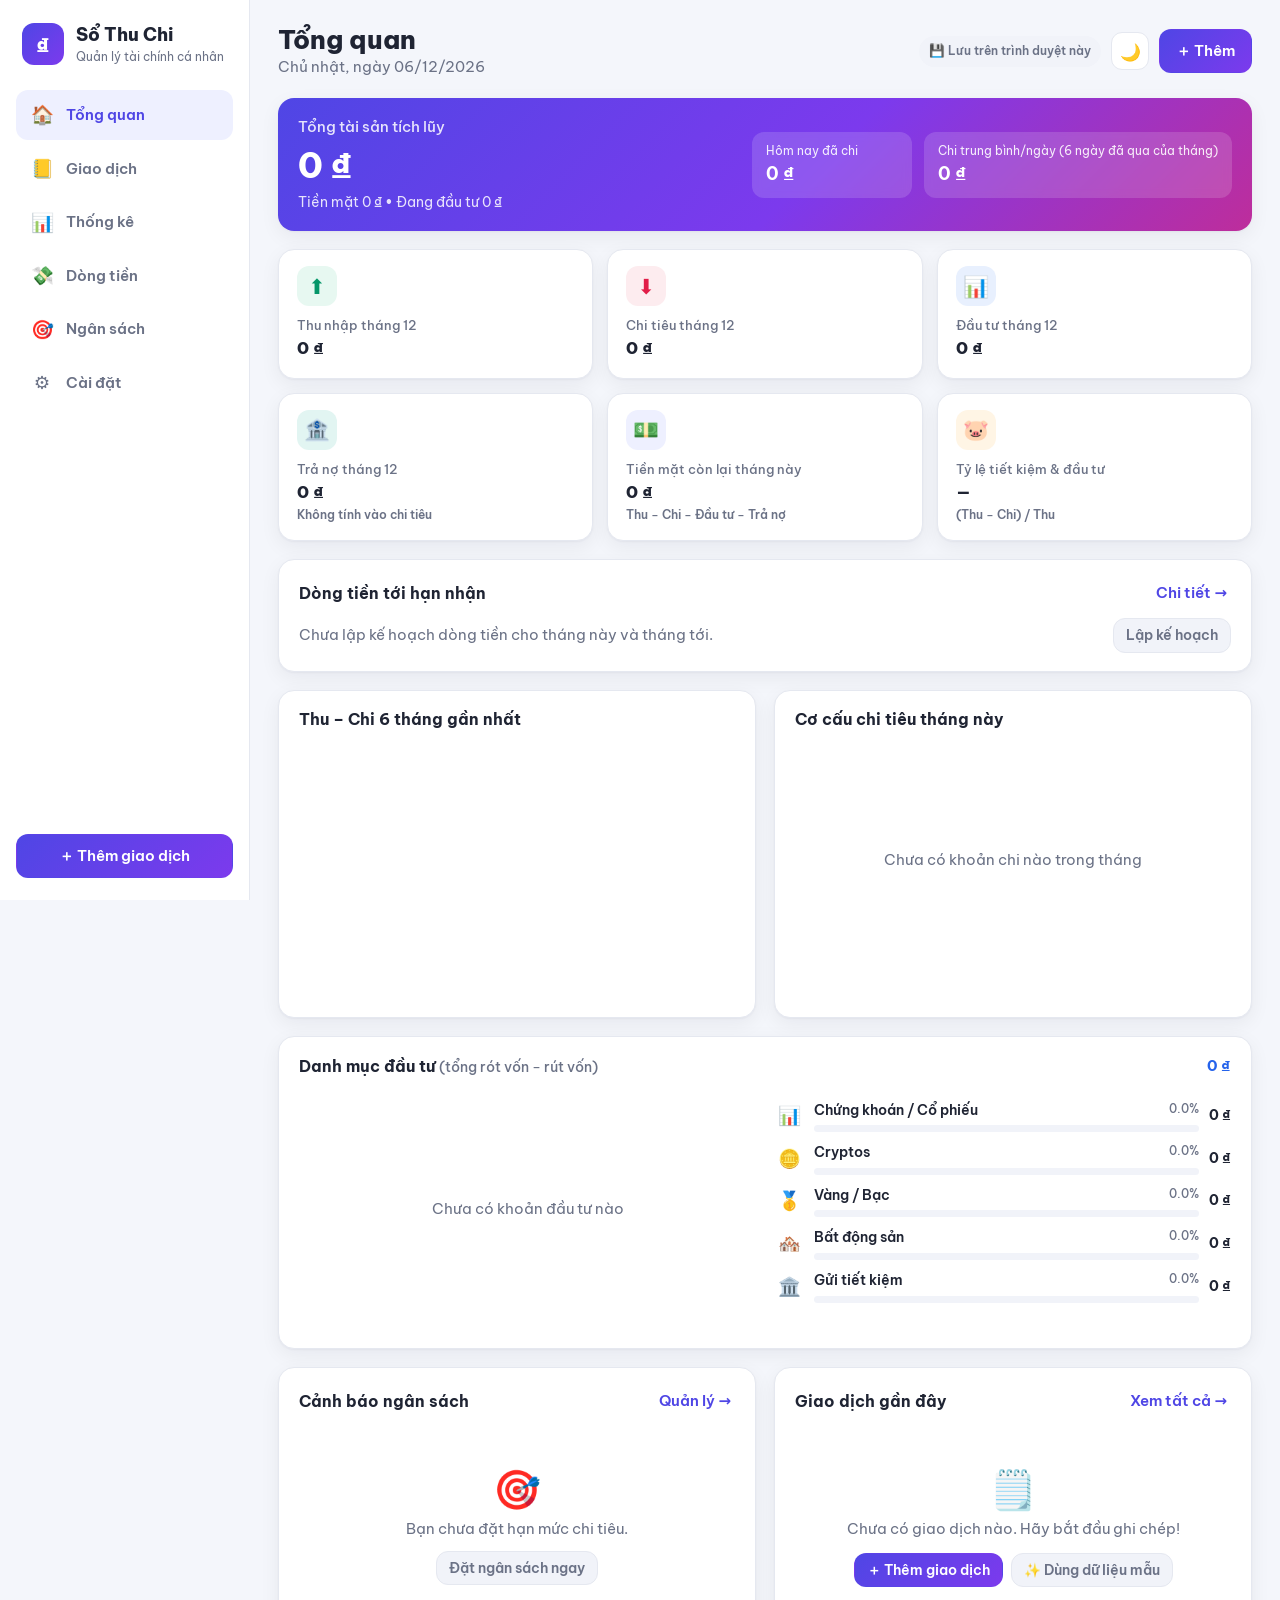
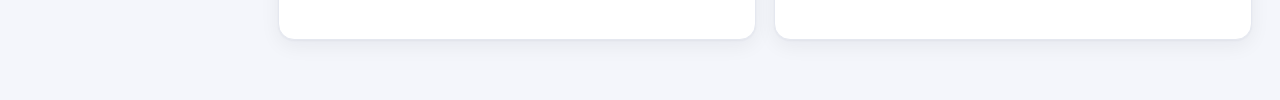
==== commit 90205419: "Thêm loại giao dịch Trả nợ (không tính là chi tiêu) - 5 khoản: trả nợ ngân hàng (gốc), lãi vay, thẻ " ====
--- a/index.html
+++ b/index.html
@@ -125,6 +125,7 @@
             <option value="income">Thu nhập</option>
             <option value="expense">Chi tiêu</option>
             <option value="invest">Đầu tư</option>
+            <option value="repay">Trả nợ</option>
           </select>
           <select id="fCat" class="input"></select>
           <input type="date" id="fFrom" class="input" title="Từ ngày" />
@@ -184,6 +185,17 @@
               <div class="empty-chart hidden" id="rpInvEmpty">Không có khoản đầu tư trong kỳ</div>
             </div>
             <div id="rpInvTable"></div>
+          </div>
+        </div>
+
+        <div class="card">
+          <div class="card-head"><h3>Trả nợ theo hạng mục</h3></div>
+          <div class="grid-2">
+            <div>
+              <div class="chart-box chart-pie"><canvas id="rpRepPie"></canvas></div>
+              <div class="empty-chart hidden" id="rpRepEmpty">Không có khoản trả nợ trong kỳ</div>
+            </div>
+            <div id="rpRepTable"></div>
           </div>
         </div>
       </section>
@@ -291,7 +303,7 @@
         <div class="card">
           <h3>Danh mục</h3>
           <p class="muted small">Ghi chú cho từng hạng mục (sửa trực tiếp, tự lưu). Ghi chú hiện khi chọn hạng mục lúc nhập giao dịch và trên thẻ ngân sách.</p>
-          <div class="grid-3">
+          <div class="grid-4">
             <div>
               <h4 class="income-text" id="incomeCatTitle">10 khoản thu nhập</h4>
               <div class="cat-notes" id="incomeCatList"></div>
@@ -303,6 +315,10 @@
             <div>
               <h4 class="invest-text" id="investCatTitle">5 khoản đầu tư</h4>
               <div class="cat-notes" id="investCatList"></div>
+            </div>
+            <div>
+              <h4 class="repay-text" id="repayCatTitle">5 khoản trả nợ</h4>
+              <div class="cat-notes" id="repayCatList"></div>
             </div>
           </div>
         </div>
@@ -324,6 +340,7 @@
         <button type="button" data-type="expense" class="active expense">Chi tiêu</button>
         <button type="button" data-type="income" class="income">Thu nhập</button>
         <button type="button" data-type="invest" class="invest">Đầu tư</button>
+        <button type="button" data-type="repay" class="repay">Trả nợ</button>
       </div>
       <div class="dir-toggle hidden" id="dirToggle">
         <button type="button" data-dir="in" class="active">📥 Rót vốn <small>(chuyển tiền vào đầu tư)</small></button>
--- a/css/style.css
+++ b/css/style.css
@@ -14,6 +14,8 @@
   --expense-soft: #fdecef;
   --invest: #2563eb;
   --invest-soft: #e8f0fe;
+  --repay: #0f766e;
+  --repay-soft: #e2f5f2;
   --warn: #d97706;
   --warn-soft: #fff5e5;
   --shadow: 0 1px 2px rgba(20, 24, 40, .04), 0 6px 20px rgba(20, 24, 40, .06);
@@ -36,6 +38,8 @@
   --expense-soft: #3a1c26;
   --invest: #60a5fa;
   --invest-soft: #172a4a;
+  --repay: #2dd4bf;
+  --repay-soft: #123632;
   --warn: #fbbf24;
   --warn-soft: #3a2e12;
   --shadow: 0 1px 2px rgba(0, 0, 0, .3), 0 8px 24px rgba(0, 0, 0, .25);
@@ -58,6 +62,8 @@
     --expense-soft: #3a1c26;
     --invest: #60a5fa;
     --invest-soft: #172a4a;
+    --repay: #2dd4bf;
+    --repay-soft: #123632;
     --warn: #fbbf24;
     --warn-soft: #3a2e12;
     --shadow: 0 1px 2px rgba(0, 0, 0, .3), 0 8px 24px rgba(0, 0, 0, .25);
@@ -84,6 +90,7 @@
 .income-text { color: var(--income); }
 .expense-text { color: var(--expense); }
 .invest-text { color: var(--invest); }
+.repay-text { color: var(--repay); }
 .tag { font-size: .7rem; font-weight: 700; padding: 2px 7px; border-radius: 99px; background: var(--invest-soft); color: var(--invest); vertical-align: middle; }
 .tag.out { background: var(--warn-soft); color: var(--warn); }
 
@@ -140,6 +147,7 @@
 .card-head h3 { margin: 0; }
 .grid-2 { display: grid; grid-template-columns: repeat(2, minmax(0, 1fr)); gap: 18px; }
 .grid-3 { display: grid; grid-template-columns: repeat(3, minmax(0, 1fr)); gap: 18px; }
+.grid-4 { display: grid; grid-template-columns: repeat(4, minmax(0, 1fr)); gap: 18px; }
 
 /* ---------- Buttons & inputs ---------- */
 .btn {
@@ -190,6 +198,7 @@
 .hero-mini b { font-size: 1.15rem; }
 
 .stats-grid { display: grid; grid-template-columns: repeat(5, minmax(0, 1fr)); gap: 14px; }
+.stats-grid:has(> :nth-child(6)) { grid-template-columns: repeat(3, minmax(0, 1fr)); }
 .stat {
   background: var(--surface); border: 1px solid var(--border); border-radius: var(--radius);
   padding: 16px 18px; box-shadow: var(--shadow); display: flex; flex-direction: column; gap: 10px; align-items: flex-start; min-width: 0;
@@ -205,6 +214,7 @@
 .ico-primary { background: var(--primary-soft); color: var(--primary); }
 .ico-warn { background: var(--warn-soft); color: var(--warn); }
 .ico-invest { background: var(--invest-soft); color: var(--invest); }
+.ico-repay { background: var(--repay-soft); color: var(--repay); }
 
 /* ---------- Charts ---------- */
 .chart-box { position: relative; height: 260px; }
@@ -219,6 +229,7 @@
 .pill.income { background: var(--income-soft); color: var(--income); border-color: transparent; }
 .pill.expense { background: var(--expense-soft); color: var(--expense); border-color: transparent; }
 .pill.invest { background: var(--invest-soft); color: var(--invest); border-color: transparent; }
+.pill.repay { background: var(--repay-soft); color: var(--repay); border-color: transparent; }
 
 .day-group { margin-bottom: 14px; }
 .day-head {
@@ -238,7 +249,7 @@
 .tx-cat { font-weight: 600; }
 .tx-note { color: var(--muted); font-size: .84rem; white-space: nowrap; overflow: hidden; text-overflow: ellipsis; }
 .tx-amt { font-weight: 700; white-space: nowrap; }
-.tx-amt.income { color: var(--income); } .tx-amt.expense { color: var(--expense); } .tx-amt.invest { color: var(--invest); }
+.tx-amt.income { color: var(--income); } .tx-amt.expense { color: var(--expense); } .tx-amt.invest { color: var(--invest); } .tx-amt.repay { color: var(--repay); }
 .tx-del { opacity: 0; border: 0; background: none; cursor: pointer; font-size: 1rem; padding: 4px; color: var(--muted); }
 .tx:hover .tx-del { opacity: 1; }
 .card.flush { padding: 4px 6px; }
@@ -361,11 +372,12 @@
 }
 .modal-head { display: flex; justify-content: space-between; align-items: center; }
 .modal-head h3 { margin: 0; font-size: 1.15rem; }
-.type-toggle { display: grid; grid-template-columns: 1fr 1fr 1fr; background: var(--surface-2); padding: 4px; border-radius: 12px; }
+.type-toggle { display: grid; grid-template-columns: repeat(4, 1fr); background: var(--surface-2); padding: 4px; border-radius: 12px; }
 .type-toggle button { border: 0; background: transparent; padding: 10px; border-radius: 9px; font-weight: 700; cursor: pointer; color: var(--muted); }
 .type-toggle button.active.expense { background: var(--expense); color: #fff; }
 .type-toggle button.active.income { background: var(--income); color: #fff; }
 .type-toggle button.active.invest { background: var(--invest); color: #fff; }
+.type-toggle button.active.repay { background: var(--repay); color: #fff; }
 .dir-toggle { display: grid; grid-template-columns: 1fr 1fr; gap: 8px; }
 .dir-toggle button { border: 2px solid var(--border); background: var(--surface); border-radius: 12px; padding: 8px 10px; cursor: pointer; font-weight: 700; text-align: left; line-height: 1.3; }
 .dir-toggle button small { display: block; font-weight: 500; color: var(--muted); font-size: .74rem; }
@@ -425,6 +437,8 @@
   .fc-note-cell { grid-column: 1 / -1; }
   .fc-status { grid-column: 1 / -1; }
   .grid-3 { grid-template-columns: minmax(0, 1fr); }
+  .grid-4 { grid-template-columns: repeat(2, minmax(0, 1fr)); }
+  .stats-grid:has(> :nth-child(6)) { grid-template-columns: repeat(2, minmax(0, 1fr)); }
   .filters { grid-template-columns: 1fr 1fr 1fr; }
   .budget-total { grid-template-columns: repeat(3, 1fr); }
   .budget-total > :last-child { grid-column: 1 / -1; }
@@ -455,6 +469,8 @@
   .tx-del { opacity: 1; }
 }
 @media (max-width: 520px) {
+  .grid-4 { grid-template-columns: minmax(0, 1fr); }
+  .type-toggle button { padding: 10px 2px; font-size: .84rem; }
   .stats-grid { gap: 10px; }
   .stat { padding: 12px; gap: 8px; }
   .stat-ico { width: 36px; height: 36px; font-size: 1.1rem; }
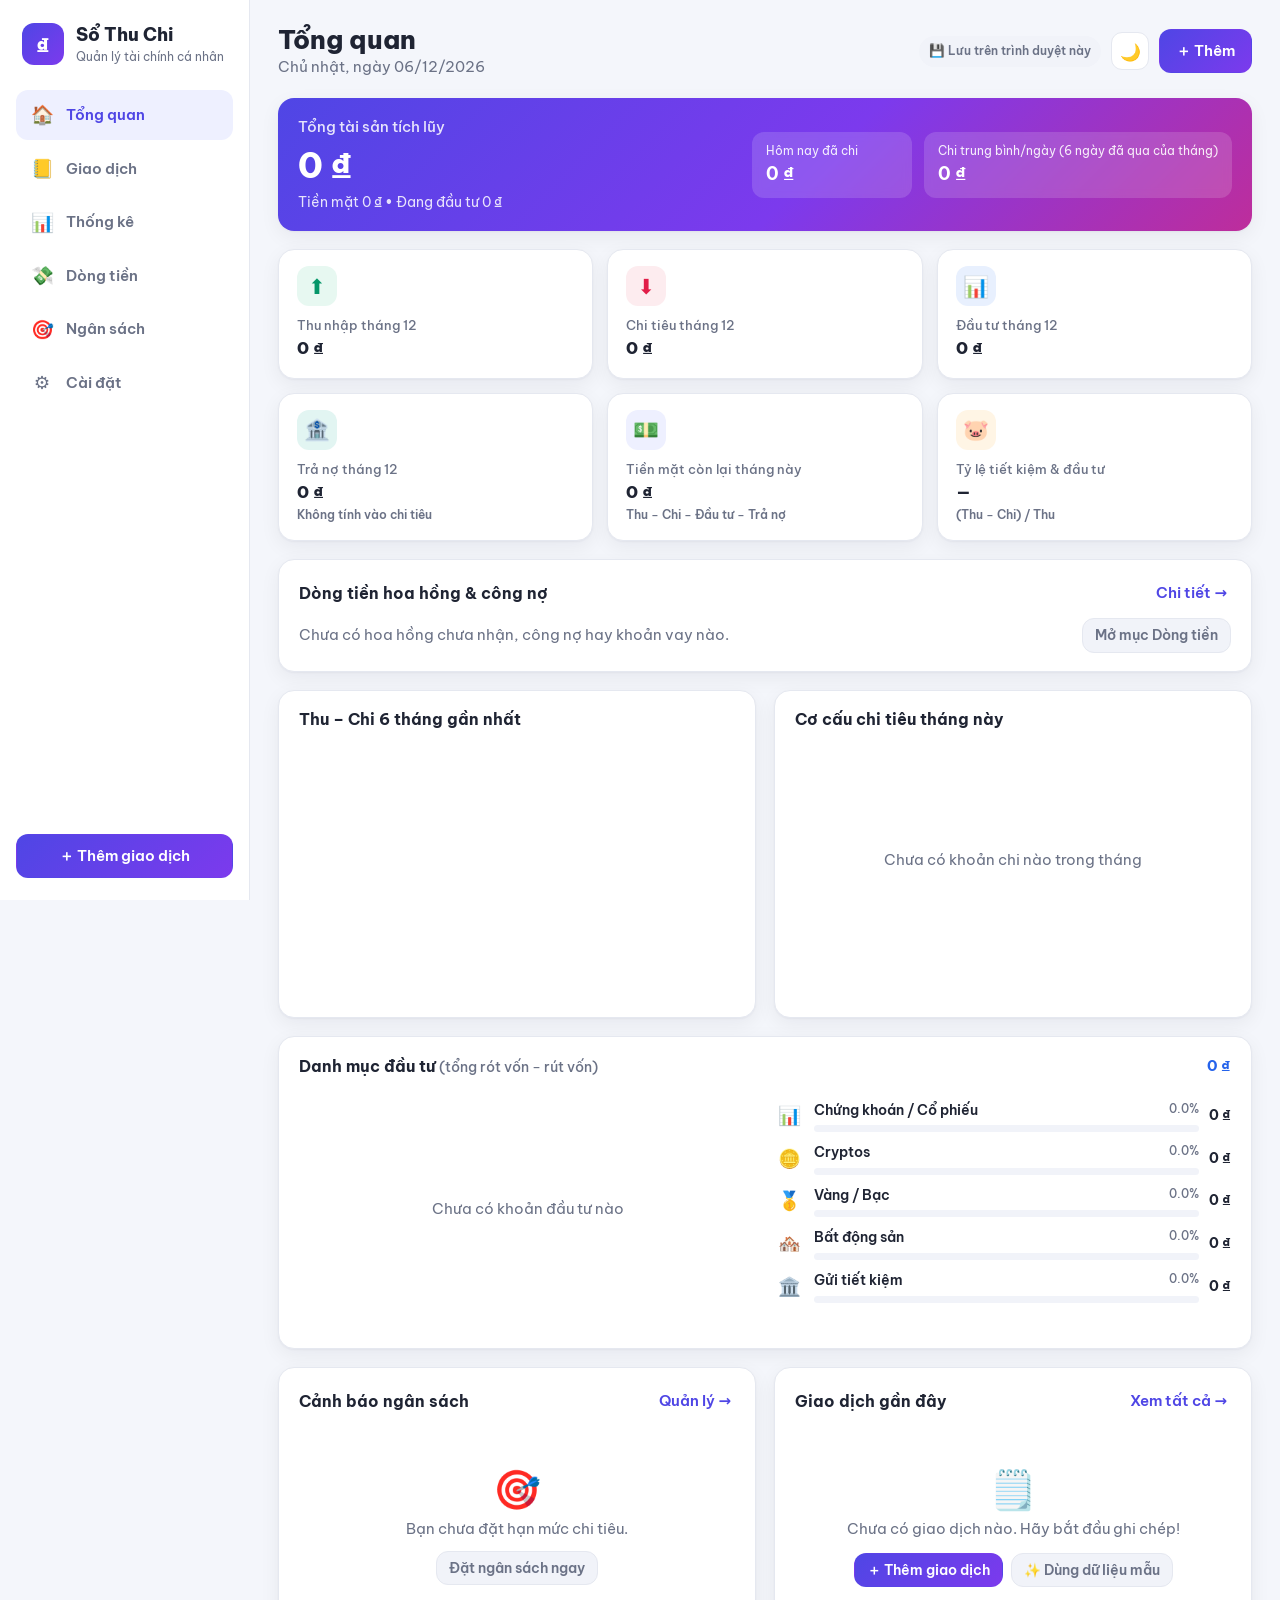
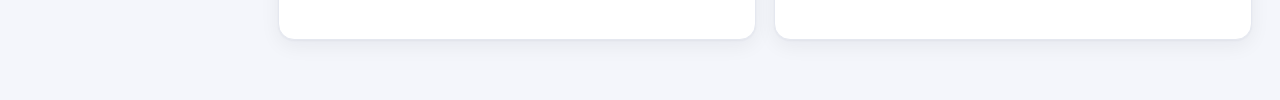
==== commit 92bbc93e: "Bỏ kế hoạch tới hạn nhận / chi ra theo tháng, thay bằng quản lý dòng tiền hoa hồng - Mục Dòng tiền: " ====
--- a/index.html
+++ b/index.html
@@ -65,7 +65,7 @@
 
         <div class="card">
           <div class="card-head">
-            <h3>Dòng tiền tới hạn nhận</h3>
+            <h3>Dòng tiền hoa hồng &amp; công nợ</h3>
             <button class="link-btn" data-goto="forecast">Chi tiết →</button>
           </div>
           <div id="dbForecast"></div>
@@ -178,6 +178,11 @@
         </div>
 
         <div class="card">
+          <div class="card-head"><h3>Hoa hồng đã nhận theo căn</h3></div>
+          <div id="rpCommTable"></div>
+        </div>
+
+        <div class="card">
           <div class="card-head"><h3>Đầu tư theo danh mục</h3></div>
           <div class="grid-2">
             <div>
@@ -202,38 +207,42 @@
 
       <!-- ============ NGÂN SÁCH ============ -->
       <section class="view" id="view-forecast">
-        <div class="card report-toolbar">
-          <div>
-            <h3 style="margin:0">Kế hoạch dòng tiền theo tháng</h3>
-            <div class="muted small">Nhập các khoản tới hạn nhận, công nợ phải thu và các khoản phải chi. Khi đã nhận, đã thu hoặc đã chi, bấm “Ghi vào sổ” để tạo giao dịch thật.</div>
-          </div>
-          <div class="period-nav">
-            <button class="icon-btn" id="fcPrev" title="Tháng trước">‹</button>
-            <div class="period-label" id="fcLabel"></div>
-            <button class="icon-btn" id="fcNext" title="Tháng sau">›</button>
-            <button class="btn btn-ghost btn-sm" id="fcCopy">📋 Sao chép tháng trước</button>
-          </div>
-        </div>
-
         <div class="stats-grid" id="fcStats"></div>
 
         <div class="card">
-          <div class="card-head"><h3 class="income-text">📥 Dòng tiền tới hạn nhận</h3></div>
-          <div class="fc-list" id="fcList-in"></div>
-          <div class="fc-total" id="fcTotal-in"></div>
-        </div>
-
-        <div class="card">
-          <div class="card-head"><div><h3 class="invest-text">🧾 Công nợ phải thu</h3><div class="muted small">Tiền người khác còn nợ bạn, chưa thu được. Danh sách này hiện ở mọi tháng cho tới khi bạn thu được và bấm “Ghi vào sổ”.</div></div></div>
+          <div class="card-head">
+            <div><h3 class="income-text">💰 Quản lý dòng tiền hoa hồng</h3><div class="muted small">Hoa hồng chưa nhận theo từng căn / khoản. Chưa tính vào thu nhập và tiền mặt; khi tiền về bấm “Nhận tiền” (nhận một phần thì sửa số tiền) để ghi vào thu nhập, gắn đúng căn và trừ phần còn lại.</div></div>
+            <button type="button" class="btn btn-ghost btn-sm" id="commAddToggle">＋ Thêm căn / khoản</button>
+          </div>
+          <form class="comm-add hidden" id="commAddForm" autocomplete="off">
+            <label class="fc-cell"><span>Mã căn / nội dung</span><input class="input" id="caCode" maxlength="40" placeholder="vd: H3-1806" required /></label>
+            <label class="fc-cell"><span>Nhóm</span><select class="input" id="caGroup"><option value="banhang">Trong công ty · Bán hàng</option><option value="quanly">Trong công ty · Quản lý</option><option value="ngoai">Ngoài công ty</option></select></label>
+            <label class="fc-cell"><span>Đợt</span><input class="input" id="caBatch" maxlength="40" placeholder="vd: Đợt 1" /></label>
+            <label class="fc-cell"><span>Tổng hoa hồng (₫)</span><input class="input fc-amount" id="caTotal" inputmode="numeric" placeholder="0" /></label>
+            <label class="fc-cell"><span>Đã nhận (₫)</span><input class="input fc-amount" id="caRecv" inputmode="numeric" placeholder="0" /></label>
+            <label class="fc-cell"><span>Dự kiến nhận ngày</span><input type="date" class="input" id="caExp" /></label>
+            <label class="fc-cell comm-add-note"><span>Ghi chú</span><input class="input" id="caNote" maxlength="120" placeholder="Ghi chú…" /></label>
+            <div class="comm-add-foot"><button type="button" class="btn btn-ghost btn-sm" id="caCancel">Hủy</button><button type="submit" class="btn btn-primary btn-sm">Thêm vào danh sách</button></div>
+          </form>
+          <div class="loan-sum" id="commSum"></div>
+          <div id="commList"></div>
+        </div>
+
+        <div class="card">
+          <div class="card-head"><div><h3 class="invest-text">🧾 Công nợ phải thu</h3><div class="muted small">Tiền người khác còn nợ bạn, chưa thu được. Khi thu được, bấm “Ghi vào sổ” để ghi vào thu nhập.</div></div></div>
           <div class="fc-list" id="fcList-debt"></div>
           <div class="fc-total" id="fcTotal-debt"></div>
         </div>
 
         <div class="card">
-          <div class="card-head"><h3 class="expense-text">📤 Các khoản chi ra dự kiến</h3></div>
-          <div class="fc-list" id="fcList-out"></div>
-          <div class="fc-total" id="fcTotal-out"></div>
-        </div>
+          <div class="card-head">
+            <div><h3 class="repay-text">🏦 Dư nợ phải trả</h3><div class="muted small">Nhập dư nợ hiện tại của từng khoản vay. Mỗi khoản Trả nợ gắn với khoản vay sẽ được trừ dần vào dư nợ; lãi vay không trừ vào nợ gốc.</div></div>
+            <button type="button" class="btn btn-ghost btn-sm" id="loanAdd">＋ Thêm khoản nợ</button>
+          </div>
+          <div class="loan-sum" id="loanSum"></div>
+          <div class="fc-list" id="loanList"></div>
+        </div>
+
       </section>
 
       <section class="view" id="view-budgets">
@@ -305,7 +314,7 @@
           <p class="muted small">Ghi chú cho từng hạng mục (sửa trực tiếp, tự lưu). Ghi chú hiện khi chọn hạng mục lúc nhập giao dịch và trên thẻ ngân sách.</p>
           <div class="grid-4">
             <div>
-              <h4 class="income-text" id="incomeCatTitle">10 khoản thu nhập</h4>
+              <h4 class="income-text" id="incomeCatTitle">11 khoản thu nhập</h4>
               <div class="cat-notes" id="incomeCatList"></div>
             </div>
             <div>
@@ -359,6 +368,17 @@
         <div class="cat-grid" id="catGrid"></div>
         <div class="cat-hint" id="catHint"></div>
       </div>
+      <div class="field hidden" id="commField">
+        <span>Hoa hồng của căn / khoản nào</span>
+        <select id="txComm" class="input"></select>
+        <input class="input hidden" id="txUnit" maxlength="60" placeholder="Nhập mã căn / phần (vd: VM4-39 · Ngoài công ty)" />
+        <small class="muted" id="commText"></small>
+      </div>
+      <label class="field hidden" id="loanField">
+        <span>Trừ vào khoản nợ</span>
+        <select id="txLoan" class="input"></select>
+        <small class="muted" id="loanHint"></small>
+      </label>
       <div class="field-row">
         <label class="field">
           <span>Ngày</span>
--- a/css/style.css
+++ b/css/style.css
@@ -335,6 +335,35 @@
 .fc-db-month { display: flex; flex-direction: column; gap: 6px; padding-block: 8px; }
 .fc-db-month + .fc-db-month { border-top: 1px solid var(--border); padding-top: 14px; }
 .fc-db-head { display: flex; justify-content: space-between; align-items: center; }
+.comm-add { display: grid; grid-template-columns: repeat(3, minmax(0, 1fr)); gap: 10px; padding: 12px; margin-bottom: 12px; border-radius: 12px; background: var(--surface-2); }
+.comm-add .input { padding: 8px 10px; }
+.comm-add-note { grid-column: span 2; }
+.comm-add-foot { grid-column: 1 / -1; display: flex; justify-content: flex-end; gap: 8px; }
+.comm-exp-wrap { display: inline-flex; align-items: center; gap: 6px; font-size: .76rem; color: var(--muted); margin-top: 4px; }
+.comm-exp-wrap .input { padding: 4px 8px; font-size: .8rem; width: auto; }
+.comm-hist { display: block; font-size: .74rem; color: var(--income); }
+#commField .input + .input { margin-top: 6px; }
+.comm-group { display: flex; flex-direction: column; margin-top: 10px; }
+.comm-group-head { display: flex; justify-content: space-between; gap: 10px; padding: 8px 0; border-bottom: 2px solid var(--border); font-size: .92rem; }
+.comm-group-head span { white-space: nowrap; font-weight: 700; }
+.comm-row { display: grid; grid-template-columns: minmax(0, 1fr) auto auto; gap: 6px 14px; align-items: center; padding: 10px 0; border-bottom: 1px solid var(--border); }
+.comm-row.done { opacity: .6; }
+.comm-row .bar { grid-column: 1 / -1; margin: 0; }
+.comm-name { display: flex; flex-direction: column; min-width: 0; }
+.comm-name small { font-size: .76rem; }
+.comm-amt { display: flex; flex-direction: column; align-items: flex-end; }
+.comm-amt b { font-variant-numeric: tabular-nums; }
+.comm-actions { display: flex; gap: 6px; align-items: center; }
+.comm-actions .icon-btn { width: 32px; height: 32px; font-size: .85rem; }
+.comm-hint { display: flex; justify-content: space-between; gap: 10px; align-items: center; font-size: .85rem; background: var(--income-soft); color: var(--income); padding: 8px 10px; border-radius: 10px; }
+.tag.income { background: var(--income-soft); color: var(--income); }
+.loan-sum { display: flex; flex-direction: column; gap: 8px; padding-bottom: 12px; margin-bottom: 4px; border-bottom: 2px solid var(--border); }
+.loan-progress { grid-column: 1 / -1; display: flex; flex-wrap: wrap; justify-content: space-between; gap: 4px 12px; font-size: .84rem; color: var(--muted); }
+.loan-progress .bar { flex-basis: 100%; }
+.loan-progress b { color: var(--text); font-variant-numeric: tabular-nums; }
+.loan-left b { color: var(--repay); }
+.loan-del { color: var(--expense); }
+.tag.repay { background: var(--repay-soft); color: var(--repay); }
 .fc-db-debt { display: flex; align-items: baseline; gap: 10px; flex-wrap: wrap; }
 .fc-db-debt b { font-size: 1.15rem; font-variant-numeric: tabular-nums; }
 .fc-db-empty { display: flex; justify-content: space-between; align-items: center; gap: 12px; flex-wrap: wrap; color: var(--muted); }
@@ -469,6 +498,7 @@
   .tx-del { opacity: 1; }
 }
 @media (max-width: 520px) {
+  .card-head { flex-wrap: wrap; }
   .grid-4 { grid-template-columns: minmax(0, 1fr); }
   .type-toggle button { padding: 10px 2px; font-size: .84rem; }
   .stats-grid { gap: 10px; }
@@ -481,6 +511,10 @@
   .field-row { grid-template-columns: 1fr; }
   .budget-total { grid-template-columns: 1fr 1fr; }
   .budget-list { grid-template-columns: 1fr; }
+  .comm-row { grid-template-columns: minmax(0, 1fr) auto; }
+  .comm-add { grid-template-columns: minmax(0, 1fr) minmax(0, 1fr); }
+  .comm-add-note { grid-column: 1 / -1; }
+  .comm-actions { grid-column: 1 / -1; justify-content: flex-end; }
   .fc-db b { font-size: .98rem; }
   .fc-db { grid-template-columns: repeat(2, minmax(0, 1fr)); }
   .x-grid { grid-template-columns: minmax(0, 1fr); }
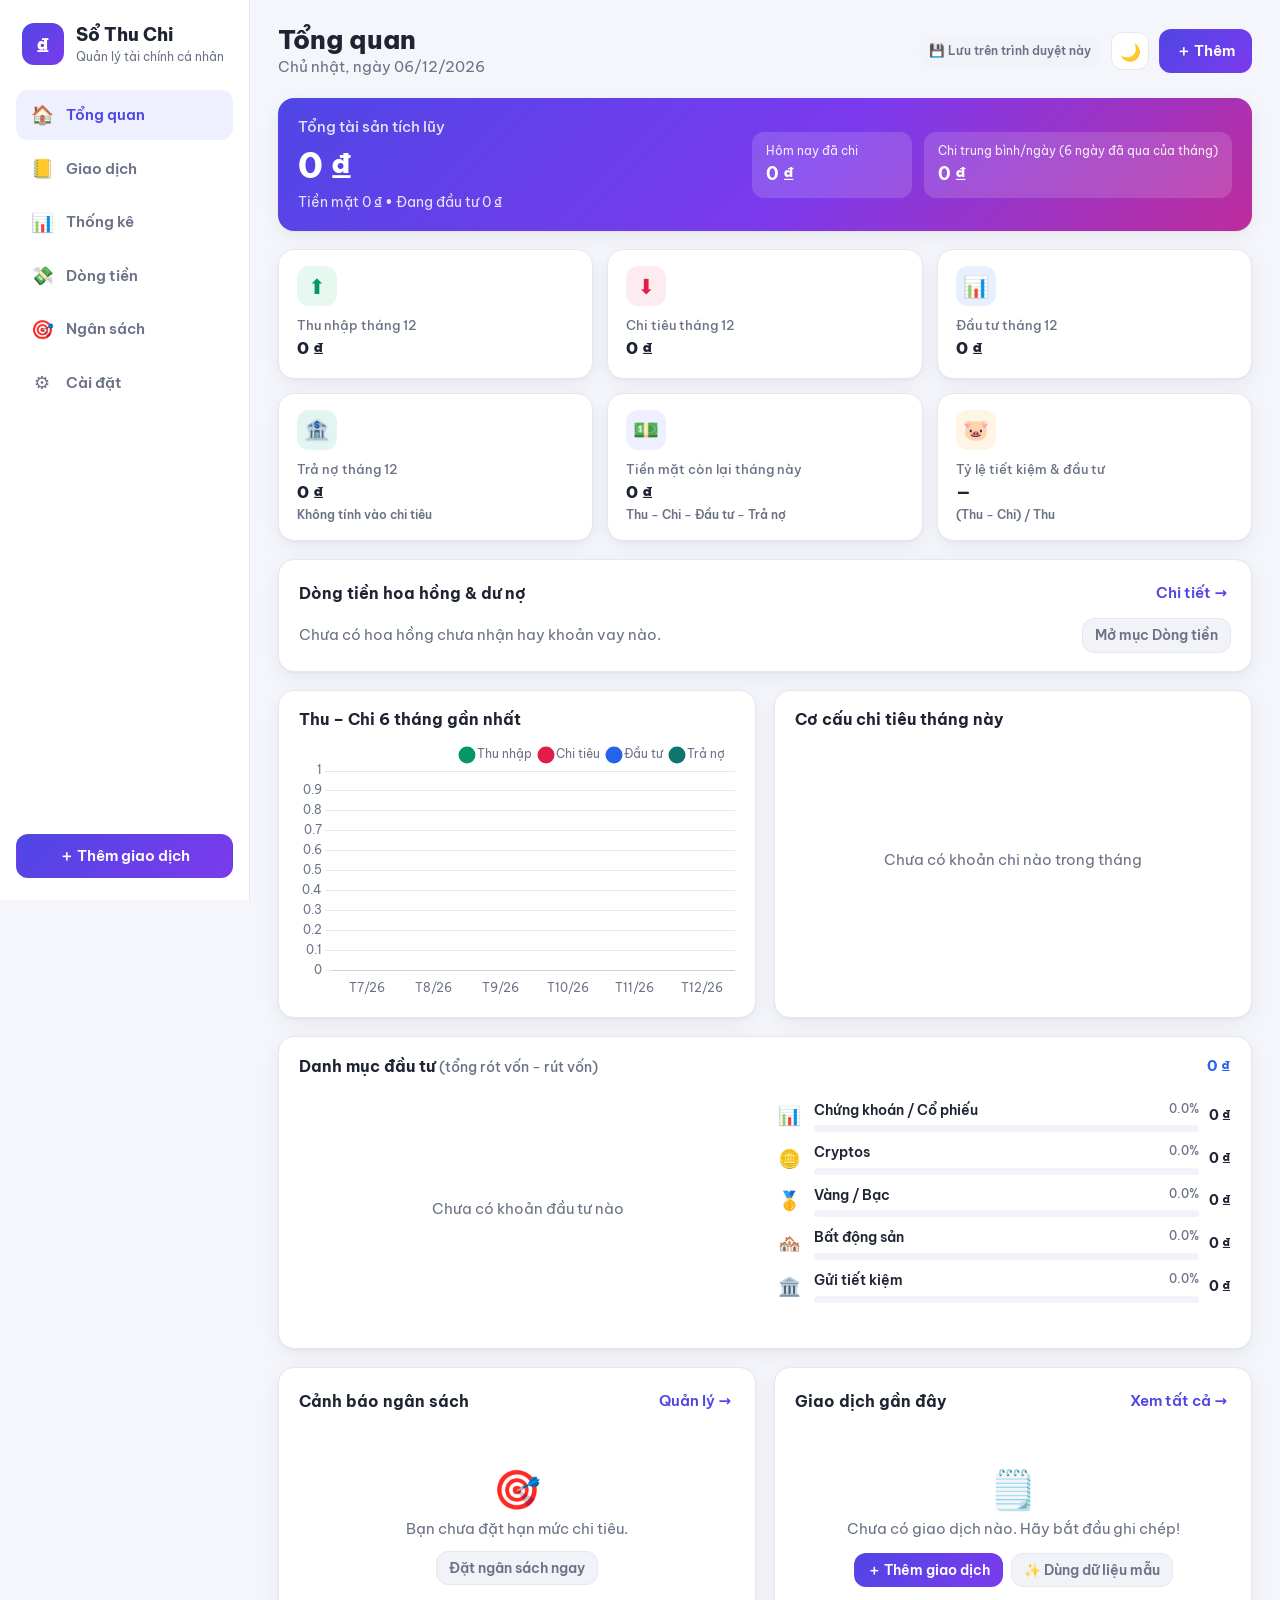
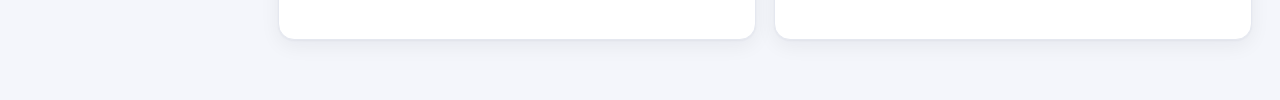
==== commit 4679ece2: "Bỏ Công nợ phải thu (đã nằm trong hoa hồng chưa nhận) - Mục Dòng tiền chỉ còn Quản lý dòng tiền hoa " ====
--- a/index.html
+++ b/index.html
@@ -65,7 +65,7 @@
 
         <div class="card">
           <div class="card-head">
-            <h3>Dòng tiền hoa hồng &amp; công nợ</h3>
+            <h3>Dòng tiền hoa hồng &amp; dư nợ</h3>
             <button class="link-btn" data-goto="forecast">Chi tiết →</button>
           </div>
           <div id="dbForecast"></div>
@@ -226,12 +226,6 @@
           </form>
           <div class="loan-sum" id="commSum"></div>
           <div id="commList"></div>
-        </div>
-
-        <div class="card">
-          <div class="card-head"><div><h3 class="invest-text">🧾 Công nợ phải thu</h3><div class="muted small">Tiền người khác còn nợ bạn, chưa thu được. Khi thu được, bấm “Ghi vào sổ” để ghi vào thu nhập.</div></div></div>
-          <div class="fc-list" id="fcList-debt"></div>
-          <div class="fc-total" id="fcTotal-debt"></div>
         </div>
 
         <div class="card">
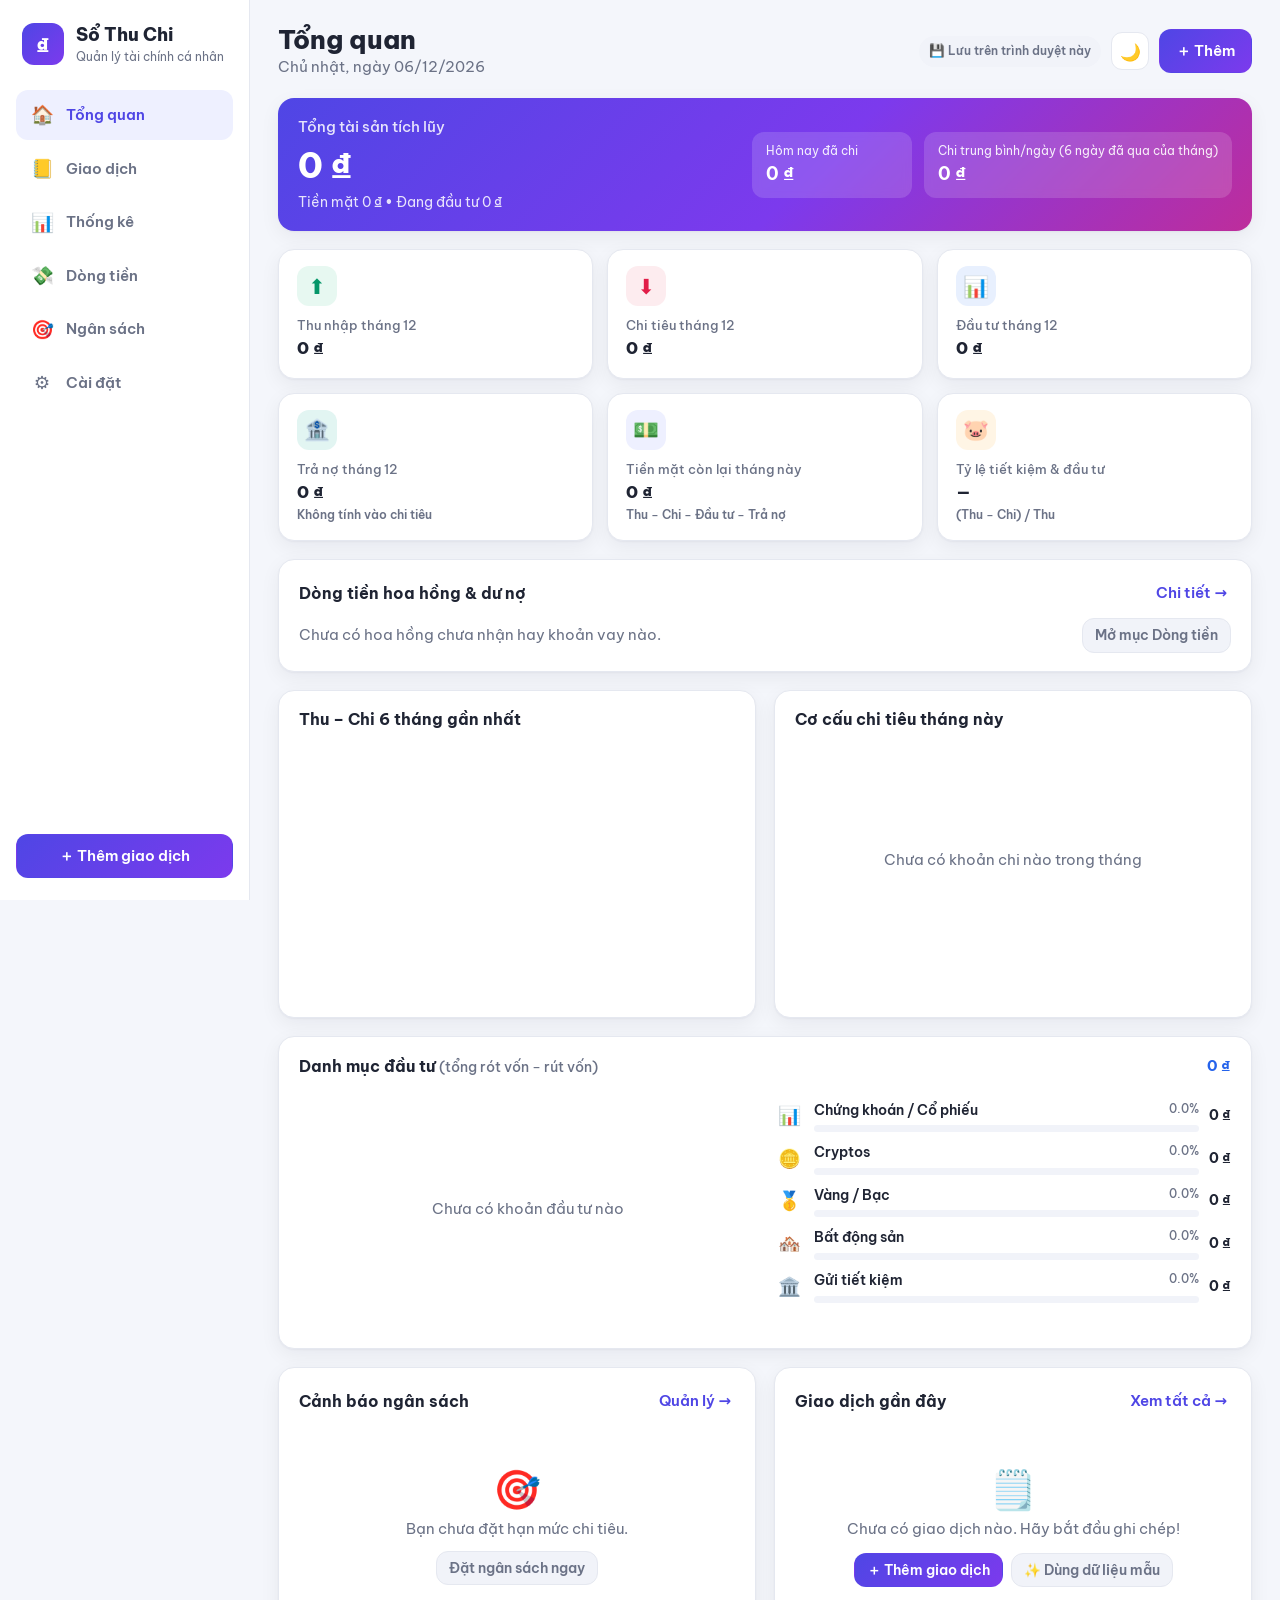
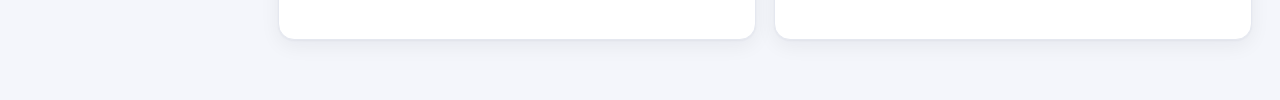
==== commit 5963457b: "Tiến độ nhận hoa hồng theo tiến độ thanh toán của khách hàng - Mỗi căn / khoản: tiến độ Đợt 1 (KH 30" ====
--- a/index.html
+++ b/index.html
@@ -225,6 +225,7 @@
             <div class="comm-add-foot"><button type="button" class="btn btn-ghost btn-sm" id="caCancel">Hủy</button><button type="submit" class="btn btn-primary btn-sm">Thêm vào danh sách</button></div>
           </form>
           <div class="loan-sum" id="commSum"></div>
+          <div class="comm-due" id="commDue"></div>
           <div id="commList"></div>
         </div>
 
--- a/css/style.css
+++ b/css/style.css
@@ -343,6 +343,18 @@
 .comm-exp-wrap .input { padding: 4px 8px; font-size: .8rem; width: auto; }
 .comm-hist { display: block; font-size: .74rem; color: var(--income); }
 #commField .input + .input { margin-top: 6px; }
+.comm-due { display: flex; flex-direction: column; gap: 6px; padding: 12px; margin: 8px 0 4px; border-radius: 12px; background: var(--income-soft); }
+.comm-due-head { display: flex; justify-content: space-between; gap: 10px; align-items: center; }
+.comm-due-head span { font-weight: 800; white-space: nowrap; }
+.comm-due-row { display: grid; grid-template-columns: minmax(0, 1fr) auto auto; gap: 8px 12px; align-items: center; padding-top: 6px; border-top: 1px solid var(--border); font-size: .88rem; }
+.comm-due-row small { display: block; }
+.comm-sched { display: flex; flex-wrap: wrap; gap: 6px; align-items: center; margin-top: 6px; }
+.comm-sched-sel { width: auto; padding: 4px 8px; font-size: .76rem; }
+.step { border: 1px solid var(--border); background: var(--surface); border-radius: 99px; padding: 4px 10px; font-size: .76rem; font-weight: 600; cursor: pointer; color: var(--muted); }
+.step.on { background: var(--income); border-color: var(--income); color: #fff; }
+.step:hover { border-color: var(--income); }
+.comm-due-line { display: block; font-size: .78rem; margin-top: 4px; color: var(--muted); }
+.due-pill { font-size: .72rem; font-weight: 700; padding: 2px 8px; border-radius: 99px; background: var(--income); color: #fff; white-space: nowrap; margin-bottom: 2px; }
 .comm-group { display: flex; flex-direction: column; margin-top: 10px; }
 .comm-group-head { display: flex; justify-content: space-between; gap: 10px; padding: 8px 0; border-bottom: 2px solid var(--border); font-size: .92rem; }
 .comm-group-head span { white-space: nowrap; font-weight: 700; }
@@ -512,9 +524,14 @@
   .budget-total { grid-template-columns: 1fr 1fr; }
   .budget-list { grid-template-columns: 1fr; }
   .comm-row { grid-template-columns: minmax(0, 1fr) auto; }
+  .comm-name { grid-column: 1 / -1; }
+  .comm-amt { align-items: flex-start; }
+  .comm-actions { grid-column: auto; }
   .comm-add { grid-template-columns: minmax(0, 1fr) minmax(0, 1fr); }
   .comm-add-note { grid-column: 1 / -1; }
-  .comm-actions { grid-column: 1 / -1; justify-content: flex-end; }
+  .comm-actions { justify-content: flex-end; }
+  .comm-due-row { grid-template-columns: minmax(0, 1fr) auto; }
+  .comm-due-row .fc-status { grid-column: 1 / -1; }
   .fc-db b { font-size: .98rem; }
   .fc-db { grid-template-columns: repeat(2, minmax(0, 1fr)); }
   .x-grid { grid-template-columns: minmax(0, 1fr); }
